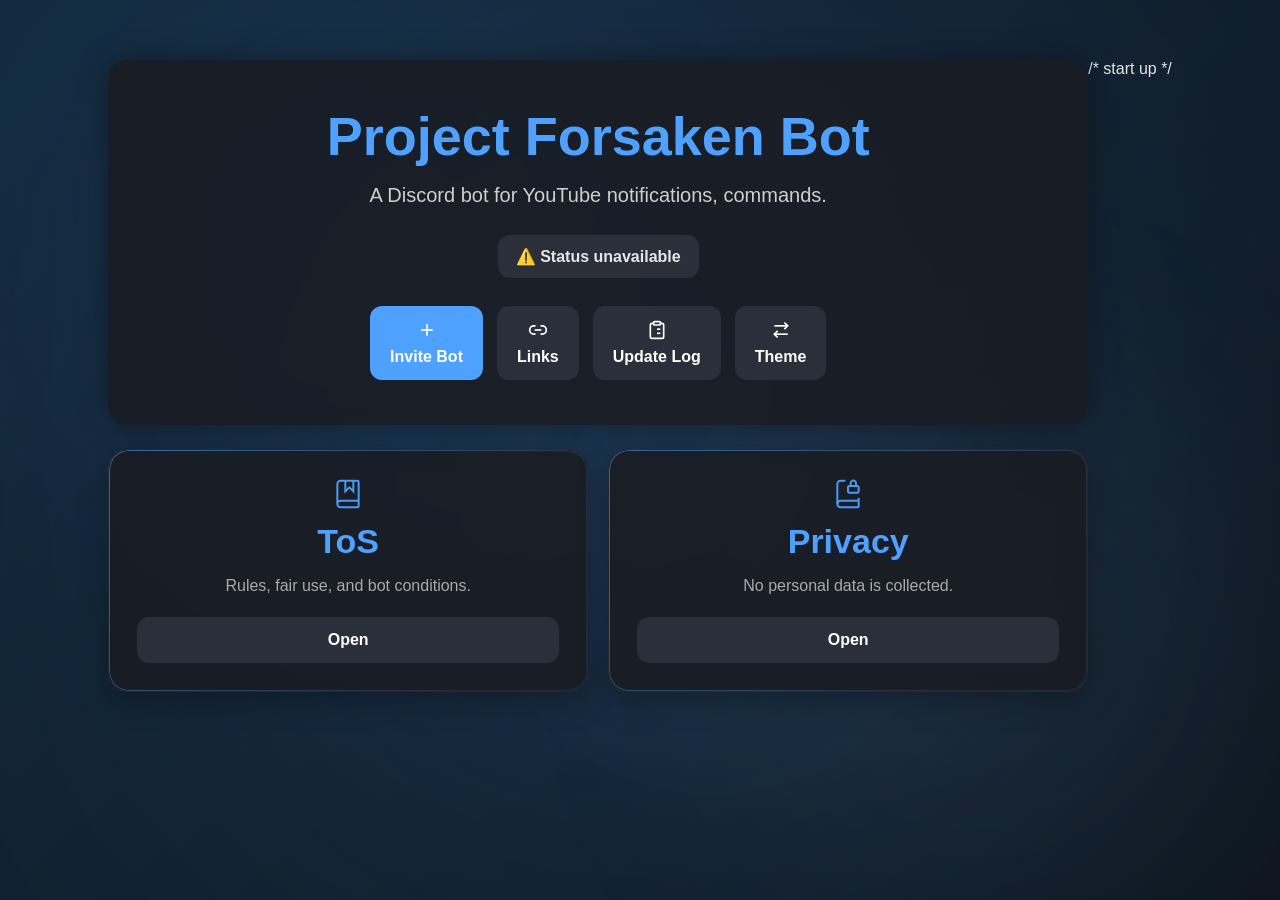
==== index.html @ d4fa98a2 "Update index.html" ====
<!DOCTYPE html>
<html lang="en">
<head>
<meta charset="UTF-8">
<meta name="viewport" content="width=device-width, initial-scale=1.0">
<title>Project Forsaken Bot</title>

<style>
*{
  margin:0;
  padding:0;
  box-sizing:border-box;
}

body{
  font-family:Arial, sans-serif;
  color:#e6e6e6;
  overflow-x:hidden;
  min-height:100vh;
  padding:60px 20px;

  background:linear-gradient(-45deg,#0b0d12,#1b2a4a,#0f1115,#142a3f);
  background-size:400% 400%;
  animation:bgMove 12s ease infinite;

  display:flex;
  justify-content:center;

  transition:0.5s;
}

@keyframes bgMove{
  0%{background-position:0% 50%;}
  50%{background-position:100% 50%;}
  100%{background-position:0% 50%;}
}

/* glow */
.glow{
  position:fixed;
  width:700px;
  height:700px;
  background:#4ea1ff;
  filter:blur(180px);
  opacity:.15;
  top:50%;
  left:50%;
  transform:translate(-50%,-50%);
  z-index:0;
  animation:pulse 8s ease-in-out infinite;
}

@keyframes pulse{
  0%,100%{transform:translate(-50%,-50%) scale(1);}
  50%{transform:translate(-50%,-50%) scale(1.15);}
}

/* nebula */
.nebula{
  position:fixed;
  border-radius:50%;
  filter:blur(140px);
  opacity:.12;
  z-index:0;
  pointer-events:none;
}

.n1{
  width:420px;
  height:420px;
  background:#4ea1ff;
  top:5%;
  left:10%;
}

.n2{
  width:360px;
  height:360px;
  background:#8fd3ff;
  right:10%;
  bottom:10%;
}

.n3{
  width:280px;
  height:280px;
  background:#ffffff;
  top:45%;
  left:45%;
  opacity:.06;
}

/* particles */
.particle{
  position:fixed;
  bottom:-20px;
  border-radius:50%;
  pointer-events:none;
  z-index:1;
  animation:float linear infinite;
}

@keyframes float{
  0%{
    transform:translate(0,0) rotate(0deg);
  }

  25%{
    transform:translate(14px,-30vh) rotate(90deg);
  }

  50%{
    transform:translate(-12px,-60vh) rotate(180deg);
  }

  75%{
    transform:translate(18px,-90vh) rotate(260deg);
  }

  100%{
    transform:translate(-10px,-120vh) rotate(360deg);
  }
}

/* loader */
#loader{
  position:fixed;
  inset:0;
  z-index:9999;

  display:flex;
  align-items:center;
  justify-content:center;

  background:linear-gradient(-45deg,#0b0d12,#152846,#0f1115,#142a3f);
  background-size:400% 400%;
  animation:bgMove 8s ease infinite;

  transition:opacity .6s ease, visibility .6s ease;
}

#loader.hide{
  opacity:0;
  visibility:hidden;
}

.loader-box{
  text-align:center;
}

.loader-box h2{
  margin-top:18px;
  color:#4ea1ff;
  font-size:28px;
}

.loader-box p{
  margin-top:8px;
  color:#cfcfcf;
}

.loader-ring{
  width:64px;
  height:64px;
  border-radius:50%;
  border:4px solid rgba(255,255,255,.08);
  border-top:4px solid #4ea1ff;
  animation:spin 1s linear infinite;
  margin:auto;
}

@keyframes spin{
  to{transform:rotate(360deg);}
}
/* layout */
.container{
  position:relative;
  z-index:2;
  width:100%;
  max-width:980px;
  display:flex;
  flex-direction:column;
  gap:24px;
}

/* cards */
.card,.mini{
  background:rgba(26,29,36,.92);
  border-radius:20px;
  backdrop-filter:blur(8px);
  box-shadow:0 0 30px rgba(0,0,0,.35);
  transition:.3s;
}

.card{
  padding:45px;
  text-align:center;
}

.mini{
  position:relative;
  overflow:hidden;

  flex:1;
  padding:28px;
  text-align:center;

  background:rgba(26,29,36,.92);
  border-radius:20px;
  backdrop-filter:blur(10px);

  box-shadow:
    0 10px 30px rgba(0,0,0,.28),
    inset 0 1px 0 rgba(255,255,255,.03);

  transition:
    transform .28s ease,
    box-shadow .28s ease,
    border-color .28s ease;

  border:1px solid rgba(255,255,255,.05);
}
.mini::after{
  content:"";
  position:absolute;
  inset:0;
  padding:1px;
  border-radius:20px;

  background:linear-gradient(
    130deg,
    rgba(78,161,255,.55),
    rgba(255,255,255,.05),
    rgba(78,161,255,.25),
    rgba(255,255,255,.04)
  );

  background-size:250% 250%;

  animation:borderFlow 6s linear infinite;

  -webkit-mask:
    linear-gradient(#fff 0 0) content-box,
    linear-gradient(#fff 0 0);

  -webkit-mask-composite:xor;
          mask-composite:exclude;

  pointer-events:none;
}
  @keyframes borderFlow{
  0%{background-position:0% 50%;}
  50%{background-position:100% 50%;}
  100%{background-position:0% 50%;}
}

.mini:hover{
  transform:translateY(-8px) scale(1.02);

  box-shadow:
    0 18px 40px rgba(0,0,0,.35),
    0 0 22px rgba(78,161,255,.18);

  border-color:rgba(78,161,255,.35);
}
  .mini::before{
  content:"";
  position:absolute;
  top:0;
  left:-120%;
  width:60%;
  height:100%;

  background:linear-gradient(
    90deg,
    transparent,
    rgba(255,255,255,.08),
    transparent
  );

  transform:skewX(-20deg);
  transition:0.8s;
}

.mini:hover::before{
  left:160%;
}
  .mini h2 .icon{
  transition:.25s ease;
}

.mini:hover h2 .icon{
  transform:scale(1.08);
  filter:drop-shadow(0 0 10px rgba(78,161,255,.35));
}
.row{
  display:flex;
  gap:20px;
}

/* text */
h1{
  color:#4ea1ff;
  margin-bottom:12px;
  font-size:54px;
}

h2{
  color:#4ea1ff;
  margin-bottom:12px;
  font-size:34px;
}

p{
  color:#cfcfcf;
  line-height:1.6;
  font-size:20px;
}

.small-text{
  font-size:16px;
  color:#aaa;
}

/* status */
.status{
  margin-top:24px;
  display:inline-block;
  padding:12px 18px;
  border-radius:12px;
  background:#2a2f3a;
  font-weight:bold;
}

/* buttons */
.buttons{
  margin-top:28px;
  display:flex;
  justify-content:center;
  gap:14px;
  flex-wrap:wrap;
}

.button,.theme-btn{
  display:inline-flex;
  align-items:center;
  gap:10px;
  padding:14px 20px;
  border-radius:12px;
  border:none;
  cursor:pointer;
  text-decoration:none;
  font-weight:bold;
  font-size:16px;
  transition:.25s;
}

.button{
  background:#4ea1ff;
  color:white;
}

.secondary,.theme-btn{
  background:#2a2f3a;
  color:white;
}

.button:hover,.theme-btn:hover{
  transform:translateY(-3px) scale(1.04);
  box-shadow:0 10px 25px rgba(78,161,255,.25);
}

.secondary:hover{
  background:#3a4150;
}

.icon{
  width:22px;
  height:22px;
}

/* light mode */
body.light{
  color:#111;
  background:linear-gradient(-45deg,#f5f8ff,#dce7ff,#eef4ff,#ffffff);
}

body.light .card,
body.light .mini{
  background:rgba(255,255,255,.88);
}

body.light p,
body.light .small-text{
  color:#333;
}

body.light h1,
body.light h2{
  color:#2b67ff;
}

body.light .button{
  background:#2b67ff;
}

body.light .secondary,
body.light .theme-btn,
body.light .status{
  background:#dbe6ff;
  color:#111;
}
.icon{
  width:20px;
  height:20px;
  flex-shrink:0;
}

h2 .icon{
  width:32px;
  height:32px;
  margin-bottom:4px;
opacity:.95;
}

.button,
.theme-btn,
h2{
  display:flex;
  flex-direction:column;
  align-items:center;
  justify-content:center;
  gap:8px;
  text-align:center;
}
/* mobile */
@media(max-width:850px){
  h1{font-size:42px;}
  .row{
    flex-direction:column;
  }
}
</style>
</head>

<body>
<div id="loader">
  <div class="loader-box">
    <div class="loader-ring"></div>
    <h2>Project Forsaken Bot</h2>
    <p>Loading...</p>
  </div>
</div>
<div class="glow"></div>
<div class="nebula n1"></div>
<div class="nebula n2"></div>
<div class="nebula n3"></div>

<div class="container">

<!-- main -->
<div class="card">
<h1>Project Forsaken Bot</h1>
<p>A Discord bot for YouTube notifications, commands.</p>

<div class="status" id="botStatus">🔄 Loading bot status...</div>

<div class="buttons">

<a class="button"
href="https://discord.com/oauth2/authorize?client_id=1494266712755798127&permissions=8&scope=bot%20applications.commands"
target="_blank">
<svg class="icon" viewBox="0 0 24 24" fill="none" stroke="currentColor" stroke-width="2">
  <path d="M5 12h14"/>
  <path d="M12 5v14"/>
</svg>
<span>Invite Bot</span>
</a>

<a class="button secondary" href="links.html">
<svg class="icon" viewBox="0 0 24 24" fill="none" stroke="currentColor" stroke-width="2">
  <path d="M9 17H7A5 5 0 0 1 7 7h2"/>
  <path d="M15 7h2a5 5 0 1 1 0 10h-2"/>
  <line x1="8" y1="12" x2="16" y2="12"/>
</svg>
<span>Links</span>
</a>

<a class="button secondary" href="updates.html">
<svg class="icon" viewBox="0 0 24 24" fill="none" stroke="currentColor" stroke-width="2">
  <rect x="8" y="2" width="8" height="4" rx="1"/>
  <path d="M16 4h2a2 2 0 0 1 2 2v14a2 2 0 0 1-2 2H6a2 2 0 0 1-2-2V6a2 2 0 0 1 2-2h2"/>
  <path d="M12 11h4"/>
  <path d="M12 16h4"/>
  <path d="M8 11h.01"/>
  <path d="M8 16h.01"/>
</svg>
<span>Update Log</span>
</a>

<button class="theme-btn" onclick="toggleTheme()">
<svg class="icon" viewBox="0 0 24 24" fill="none" stroke="currentColor" stroke-width="2">
  <path d="m16 3 4 4-4 4"/>
  <path d="M20 7H4"/>
  <path d="m8 21-4-4 4-4"/>
  <path d="M4 17h16"/>
</svg>
<span>Theme</span>
</button>

</div>
</div>

<!-- bottom cards -->
<div class="row">

<div class="mini">
<h2>
<svg class="icon" viewBox="0 0 32 32" fill="none" stroke="currentColor" stroke-width="2" width="32" height="32">
  <path d="M13.333 2.667v10.667l4 -4 4 4V2.667"/>
  <path d="M5.333 26v-20A3.333 3.333 0 0 1 8.667 2.667H25.333a1.333 1.333 0 0 1 1.333 1.333v24a1.333 1.333 0 0 1 -1.333 1.333H8.667a1.333 1.333 0 0 1 0 -6.667H26.667"/>
</svg>
ToS
</h2>
<p class="small-text">Rules, fair use, and bot conditions.</p>
<br>
<a class="button secondary" href="tos.html">Open</a>
</div>

<div class="mini">
<h2>
<svg class="icon" viewBox="0 0 32 32" fill="none" stroke="currentColor" stroke-width="2" width="32" height="32">
  <path d="M24 8V5.333a2.667 2.667 0 1 0 -5.333 0v2.667"/>
  <path d="M26.667 20v8a1.333 1.333 0 0 1 -1.333 1.333H8.667a1.333 1.333 0 0 1 0 -6.667H26.667"/>
  <path d="M5.333 26v-20A3.333 3.333 0 0 1 8.667 2.667H13.333"/>
  <path x="12" y="6" width="8" height="5" rx="1" d="M17.333 8H25.333A1.333 1.333 0 0 1 26.667 9.333V13.333A1.333 1.333 0 0 1 25.333 14.667H17.333A1.333 1.333 0 0 1 16 13.333V9.333A1.333 1.333 0 0 1 17.333 8z"/>
</svg>
Privacy
</h2>
<p class="small-text">No personal data is collected.</p>
<br>
<a class="button secondary" href="privacy.html">Open</a>
</div>

</div>

</div>

<script>

/* Start Sound */
  let playedSound = false;

function playStartupSound(){
  if(playedSound) return;

  const audio = document.getElementById("startupSound");
  audio.volume = 0.35;
  audio.play().catch(()=>{});

  playedSound = true;
}

document.addEventListener("click", playStartupSound, { once:true });
document.addEventListener("keydown", playStartupSound, { once:true });
/* Loader */
window.addEventListener("load", () => {
 setTimeout(() => {
  document.getElementById("loader").classList.add("hide");
  playStartupSound();
}, 900);
});

/* particles */
for(let i=0;i<110;i++){
  const p=document.createElement("div");
  const size=Math.random()*6+2;

  p.className="particle";
  p.style.width=size+"px";
  p.style.height=size+"px";
  p.style.left=Math.random()*100+"vw";
  p.style.opacity=Math.random()*0.7+0.1;
  p.style.background=["#4ea1ff","#8fd3ff","#ffffff"][Math.floor(Math.random()*3)];
  p.style.animationDuration=(4+Math.random()*10)+"s";
  p.style.animationDelay=Math.random()*8+"s";
if(Math.random() < 0.35){
  p.style.filter = "blur(2px)";
}
  document.body.appendChild(p);
}

/* theme */
function toggleTheme(){
  document.body.classList.toggle("light");

  localStorage.setItem(
    "theme",
    document.body.classList.contains("light") ? "light" : "dark"
  );
}

if(localStorage.getItem("theme")==="light"){
  document.body.classList.add("light");
}

/* bot status */
async function loadStatus(){
  try{
    const res=await fetch("http://localhost:3000/status");
    const data=await res.json();

    const el=document.getElementById("botStatus");

    if(data.online){
      el.textContent="🟢 Bot Status: Online";
      el.style.color="#7dffae";
    }else{
      el.textContent="🔴 Bot Status: Offline";
      el.style.color="#ff7b7b";
    }

  }catch{
    document.getElementById("botStatus").textContent="⚠️ Status unavailable";
  }
}

loadStatus();
setInterval(loadStatus,5000);
/* Hover */
  const hoverAudio = document.getElementById("hoverSound");

document.querySelectorAll(".button, .theme-btn").forEach(btn => {
  btn.addEventListener("mouseenter", () => {
    hoverAudio.currentTime = 0;
    hoverAudio.volume = 0.18;
    hoverAudio.play().catch(()=>{});
  });
});
</script>
/* start up */
<audio id="startupSound" preload="auto">
  <source src="startup.mp3" type="audio/mpeg">

  /* Hover */
  <audio id="hoverSound" preload="auto">
  <source src="hover.mp3" type="audio/mpeg">
</audio>
</body>
</html>
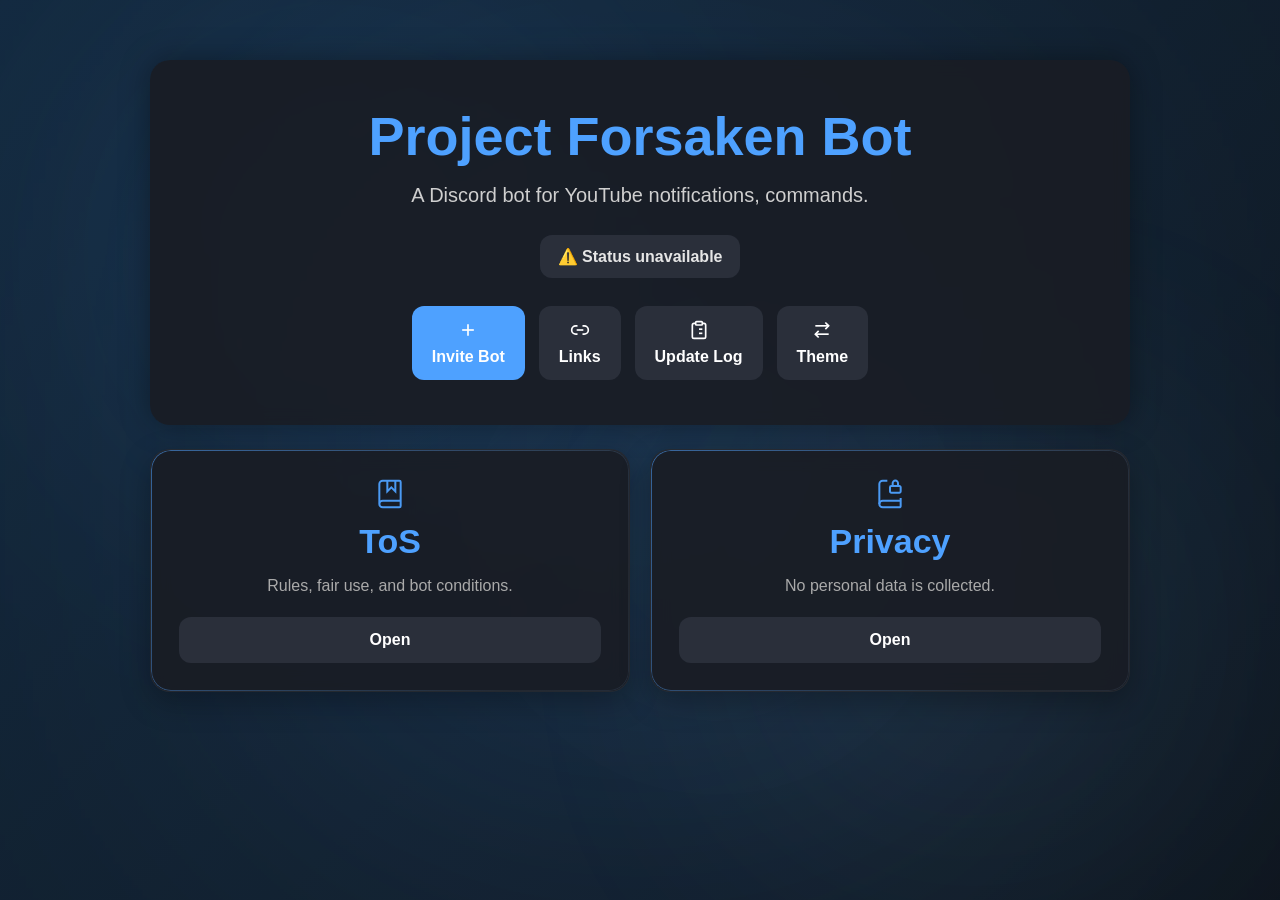
==== commit a1666988: "Update index.html" ====
--- a/index.html
+++ b/index.html
@@ -638,12 +638,11 @@
   });
 });
 </script>
-/* start up */
 <audio id="startupSound" preload="auto">
   <source src="startup.mp3" type="audio/mpeg">
-
-  /* Hover */
-  <audio id="hoverSound" preload="auto">
+</audio>
+
+<audio id="hoverSound" preload="auto">
   <source src="hover.mp3" type="audio/mpeg">
 </audio>
 </body>
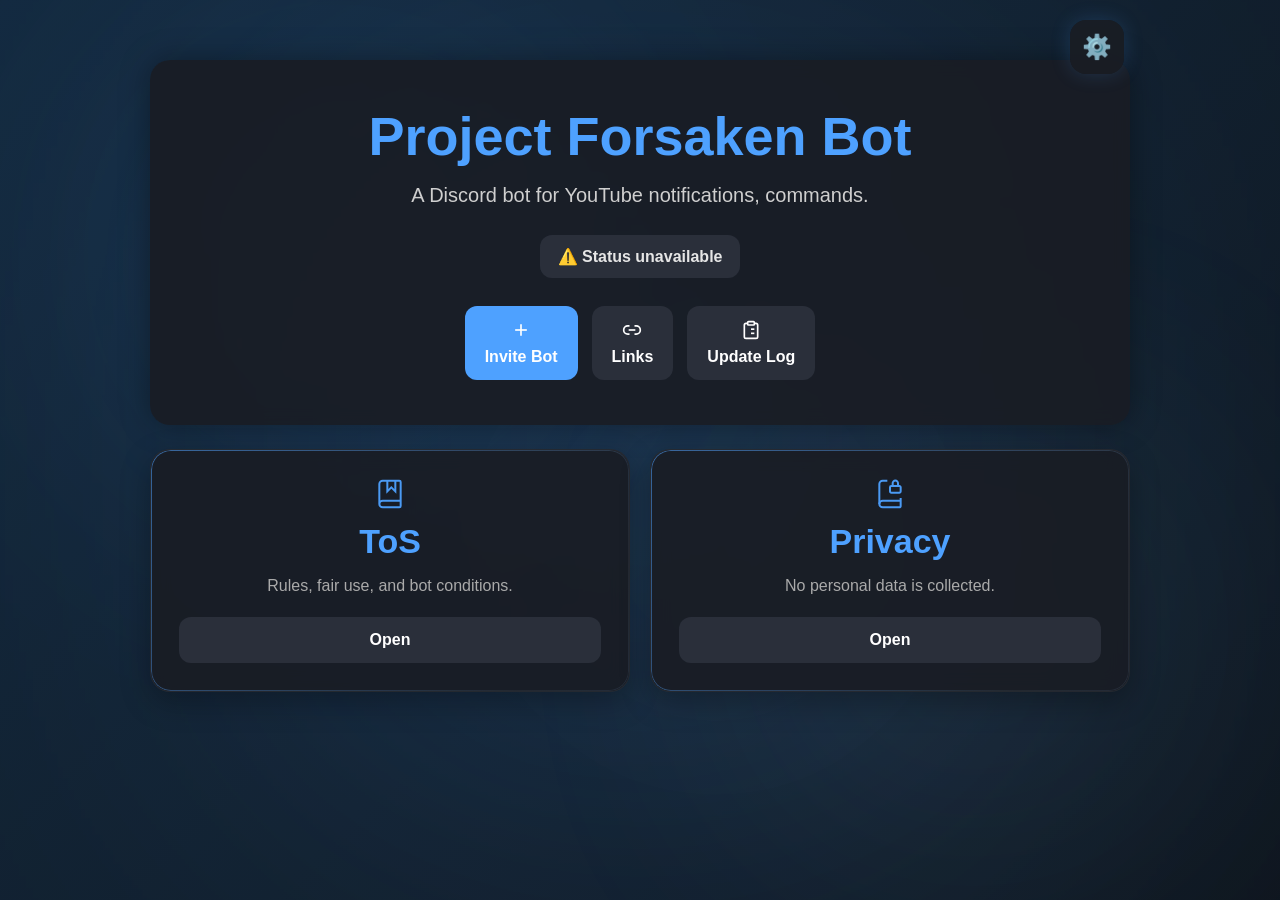
==== commit 823af6a8: "Update index.html" ====
--- a/index.html
+++ b/index.html
@@ -440,6 +440,68 @@
     flex-direction:column;
   }
 }
+/*settings*/
+.settings-wrap{
+  position:fixed;
+  top:20px;
+  right:20px;
+  z-index:999;
+}
+
+.settings-btn{
+  width:54px;
+  height:54px;
+  border:none;
+  border-radius:16px;
+  cursor:pointer;
+  font-size:24px;
+  color:white;
+  background:rgba(26,29,36,.9);
+  box-shadow:0 0 20px rgba(78,161,255,.18);
+  transition:.25s;
+}
+
+.settings-btn:hover{
+  transform:rotate(90deg) scale(1.08);
+}
+
+.settings-menu{
+  margin-top:12px;
+  width:190px;
+  background:rgba(26,29,36,.95);
+  border-radius:18px;
+  padding:10px;
+  display:flex;
+  flex-direction:column;
+  gap:8px;
+
+  opacity:0;
+  transform:translateY(-20px) scale(.8);
+  pointer-events:none;
+  transition:.28s ease;
+}
+
+.settings-menu.show{
+  opacity:1;
+  transform:translateY(0) scale(1);
+  pointer-events:auto;
+}
+
+.menu-item{
+  border:none;
+  padding:12px;
+  border-radius:12px;
+  cursor:pointer;
+  color:white;
+  background:#2a2f3a;
+  font-weight:bold;
+  transition:.2s;
+}
+
+.menu-item:hover{
+  background:#4ea1ff;
+  transform:translateX(4px);
+}
 </style>
 </head>
 
@@ -458,6 +520,18 @@
 
 <div class="container">
 
+  <!-- settings -->
+  <div class="settings-wrap">
+  <button class="settings-btn" onclick="toggleSettings()">⚙️</button>
+
+  <div class="settings-menu" id="settingsMenu">
+    <button class="menu-item" onclick="toggleTheme()">🎨 Theme</button>
+    <button class="menu-item">🔊 Sounds</button>
+    <button class="menu-item">✨ Effects</button>
+    <button class="menu-item">ℹ️ About</button>
+  </div>
+</div>
+  
 <!-- main -->
 <div class="card">
 <h1>Project Forsaken Bot</h1>
@@ -497,16 +571,6 @@
 </svg>
 <span>Update Log</span>
 </a>
-
-<button class="theme-btn" onclick="toggleTheme()">
-<svg class="icon" viewBox="0 0 24 24" fill="none" stroke="currentColor" stroke-width="2">
-  <path d="m16 3 4 4-4 4"/>
-  <path d="M20 7H4"/>
-  <path d="m8 21-4-4 4-4"/>
-  <path d="M4 17h16"/>
-</svg>
-<span>Theme</span>
-</button>
 
 </div>
 </div>
@@ -628,7 +692,9 @@
 loadStatus();
 setInterval(loadStatus,5000);
 /* Hover */
+window.addEventListener("DOMContentLoaded", () => {
   const hoverAudio = document.getElementById("hoverSound");
+});
 
 document.querySelectorAll(".button, .theme-btn").forEach(btn => {
   btn.addEventListener("mouseenter", () => {
@@ -637,6 +703,11 @@
     hoverAudio.play().catch(()=>{});
   });
 });
+/*Settings*/
+function toggleSettings(){
+  document.getElementById("settingsMenu").classList.toggle("show");
+}
+  
 </script>
 <audio id="startupSound" preload="auto">
   <source src="startup.mp3" type="audio/mpeg">
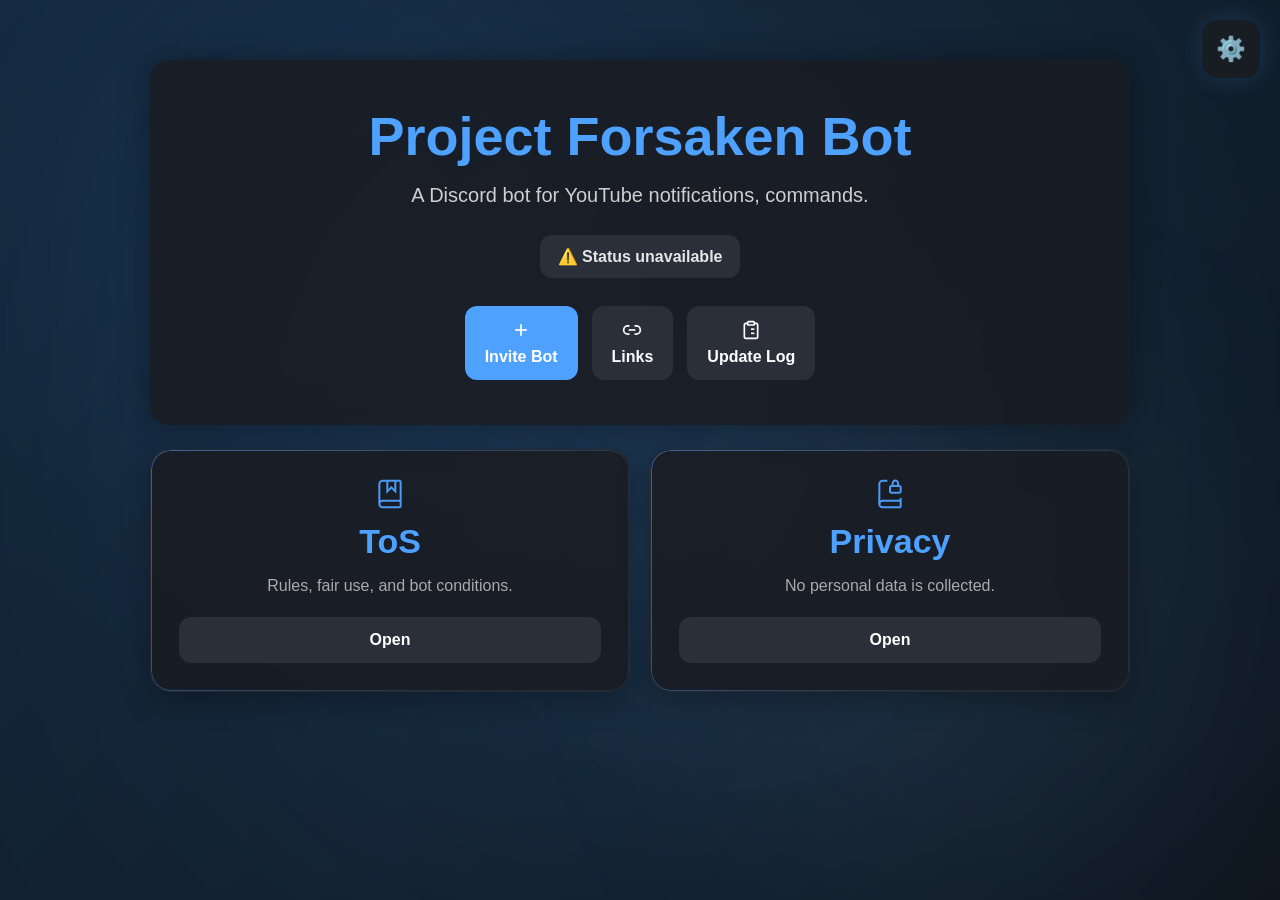
==== commit 75ccffec: "Update index.html" ====
--- a/index.html
+++ b/index.html
@@ -445,64 +445,99 @@
   position:fixed;
   top:20px;
   right:20px;
-  z-index:999;
+  z-index:1001;
 }
 
 .settings-btn{
-  width:54px;
-  height:54px;
+  width:58px;
+  height:58px;
   border:none;
   border-radius:16px;
   cursor:pointer;
   font-size:24px;
   color:white;
   background:rgba(26,29,36,.9);
-  box-shadow:0 0 20px rgba(78,161,255,.18);
+  box-shadow:0 0 25px rgba(78,161,255,.18);
+  transition:.2s;
+}
+
+.settings-btn:hover{
+  transform:scale(1.08);
+}
+
+.settings-overlay{
+  position:fixed;
+  inset:0;
+  backdrop-filter:blur(12px);
+  background:rgba(0,0,0,.35);
+  opacity:0;
+  pointer-events:none;
   transition:.25s;
-}
-
-.settings-btn:hover{
-  transform:rotate(90deg) scale(1.08);
-}
-
-.settings-menu{
-  margin-top:12px;
-  width:190px;
-  background:rgba(26,29,36,.95);
-  border-radius:18px;
-  padding:10px;
-  display:flex;
-  flex-direction:column;
-  gap:8px;
-
+  z-index:1000;
+}
+
+.settings-overlay.show{
+  opacity:1;
+  pointer-events:auto;
+}
+
+.settings-panel{
+  position:fixed;
+  top:50%;
+  left:50%;
+  transform:translate(-50%,-50%) scale(.7);
   opacity:0;
-  transform:translateY(-20px) scale(.8);
   pointer-events:none;
+
+  width:min(92vw,520px);
+  padding:34px;
+  border-radius:24px;
+
+  background:rgba(26,29,36,.94);
+  backdrop-filter:blur(18px);
+
+  box-shadow:
+    0 30px 60px rgba(0,0,0,.4),
+    0 0 30px rgba(78,161,255,.15);
+
+  z-index:1002;
   transition:.28s ease;
 }
 
-.settings-menu.show{
+.settings-panel.show{
+  transform:translate(-50%,-50%) scale(1);
   opacity:1;
-  transform:translateY(0) scale(1);
   pointer-events:auto;
 }
 
-.menu-item{
+.settings-panel h2{
+  justify-content:center;
+  margin-bottom:18px;
+}
+
+.menu-item,
+.menu-close{
+  width:100%;
   border:none;
-  padding:12px;
-  border-radius:12px;
+  padding:16px;
+  margin-top:10px;
+  border-radius:14px;
   cursor:pointer;
+  font-size:16px;
+  font-weight:bold;
   color:white;
   background:#2a2f3a;
-  font-weight:bold;
   transition:.2s;
 }
 
 .menu-item:hover{
   background:#4ea1ff;
-  transform:translateX(4px);
-}
-</style>
+  transform:translateY(-2px);
+}
+
+.menu-close:hover{
+  background:#ff5d5d;
+}</style>
 </head>
 
 <body>
@@ -522,14 +557,20 @@
 
   <!-- settings -->
   <div class="settings-wrap">
-  <button class="settings-btn" onclick="toggleSettings()">⚙️</button>
-
-  <div class="settings-menu" id="settingsMenu">
-    <button class="menu-item" onclick="toggleTheme()">🎨 Theme</button>
-    <button class="menu-item">🔊 Sounds</button>
-    <button class="menu-item">✨ Effects</button>
-    <button class="menu-item">ℹ️ About</button>
-  </div>
+  <button class="settings-btn" onclick="openSettings()">⚙️</button>
+</div>
+
+<div class="settings-overlay" id="settingsOverlay" onclick="closeSettings()"></div>
+
+<div class="settings-panel" id="settingsPanel">
+  <h2>Settings</h2>
+
+  <button class="menu-item" onclick="toggleTheme()">🎨 Theme</button>
+  <button class="menu-item">🔊 Sounds</button>
+  <button class="menu-item">✨ Effects</button>
+  <button class="menu-item">ℹ️ About</button>
+
+  <button class="menu-close" onclick="closeSettings()">Close</button>
 </div>
   
 <!-- main -->
@@ -696,7 +737,7 @@
   const hoverAudio = document.getElementById("hoverSound");
 });
 
-document.querySelectorAll(".button, .theme-btn").forEach(btn => {
+document.querySelectorAll(".button, .settings-btn, .menu-item").forEach(btn => {
   btn.addEventListener("mouseenter", () => {
     hoverAudio.currentTime = 0;
     hoverAudio.volume = 0.18;
@@ -704,8 +745,14 @@
   });
 });
 /*Settings*/
-function toggleSettings(){
-  document.getElementById("settingsMenu").classList.toggle("show");
+function openSettings(){
+  settingsOverlay.classList.add("show");
+  settingsPanel.classList.add("show");
+}
+
+function closeSettings(){
+  settingsOverlay.classList.remove("show");
+  settingsPanel.classList.remove("show");
 }
   
 </script>
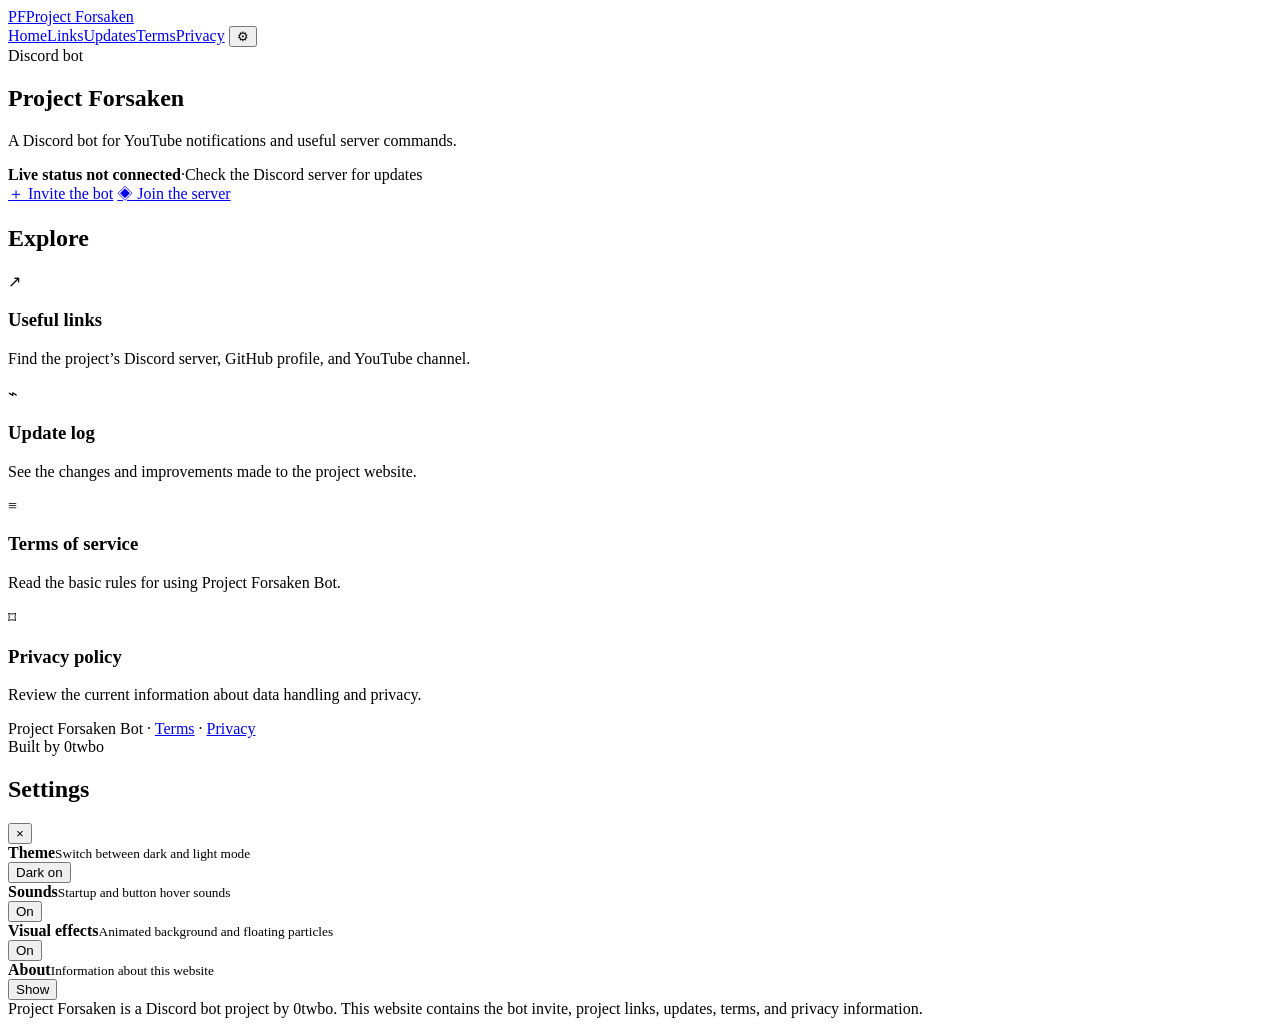
==== commit 7a7a741c: "Remake index.html" ====
--- a/index.html
+++ b/index.html
@@ -1,767 +1,65 @@
-<!DOCTYPE html>
+<!doctype html>
 <html lang="en">
 <head>
-<meta charset="UTF-8">
-<meta name="viewport" content="width=device-width, initial-scale=1.0">
-<title>Project Forsaken Bot</title>
+  <meta charset="utf-8">
+  <meta name="viewport" content="width=device-width, initial-scale=1">
+  <meta name="theme-color" content="#080d18">
+  <meta name="description" content="Project Forsaken Bot — Discord commands and YouTube notifications.">
+  <title>Project Forsaken Bot</title>
+  <link rel="stylesheet" href="styles.css">
+</head>
+<body>
+  <div class="ambient" aria-hidden="true"></div><div id="particles" aria-hidden="true"></div>
+  <div class="site-shell">
+    <header class="topbar">
+      <a class="brand" href="index.html"><span class="brand-mark" aria-hidden="true">PF</span><span>Project Forsaken</span></a>
+      <nav class="nav" aria-label="Main navigation">
+        <a href="index.html" aria-current="page">Home</a><a href="links.html">Links</a><a href="updates.html">Updates</a><a href="tos.html">Terms</a><a href="privacy.html">Privacy</a>
+        <button class="icon-button" id="settingsButton" type="button" aria-label="Open settings" aria-haspopup="dialog" aria-expanded="false">⚙</button>
+      </nav>
+    </header>
 
-<style>
-*{
-  margin:0;
-  padding:0;
-  box-sizing:border-box;
-}
+    <main>
+      <section class="panel hero">
+        <div class="hero-content">
+          <span class="eyebrow"><span class="eyebrow-dot"></span> Discord bot</span>
+          <h1>Project <span class="gradient-text">Forsaken</span></h1>
+          <p class="lead">A Discord bot for YouTube notifications and useful server commands.</p>
+          <div class="status"><span class="status-dot" aria-hidden="true"></span><strong>Live status not connected</strong><span>·</span><span>Check the Discord server for updates</span></div>
+          <div class="actions">
+            <a class="button primary" href="https://discord.com/oauth2/authorize?client_id=1494266712755798127&amp;permissions=19456&amp;scope=bot%20applications.commands" target="_blank" rel="noopener noreferrer"><span aria-hidden="true">＋</span> Invite the bot</a>
+            <a class="button" href="https://discord.gg/ekmqCpZRWQ" target="_blank" rel="noopener noreferrer"><span aria-hidden="true">◈</span> Join the server</a>
+          </div>
+        </div>
+      </section>
 
-body{
-  font-family:Arial, sans-serif;
-  color:#e6e6e6;
-  overflow-x:hidden;
-  min-height:100vh;
-  padding:60px 20px;
+      <section class="section" aria-labelledby="explore-heading">
+        <h2 class="section-heading" id="explore-heading">Explore</h2>
+        <div class="grid">
+          <a class="feature-card" href="links.html" style="color:inherit;text-decoration:none"><span class="feature-icon" aria-hidden="true">↗</span><h3>Useful links</h3><p>Find the project’s Discord server, GitHub profile, and YouTube channel.</p></a>
+          <a class="feature-card" href="updates.html" style="color:inherit;text-decoration:none"><span class="feature-icon" aria-hidden="true">⌁</span><h3>Update log</h3><p>See the changes and improvements made to the project website.</p></a>
+          <a class="feature-card" href="tos.html" style="color:inherit;text-decoration:none"><span class="feature-icon" aria-hidden="true">≡</span><h3>Terms of service</h3><p>Read the basic rules for using Project Forsaken Bot.</p></a>
+          <a class="feature-card" href="privacy.html" style="color:inherit;text-decoration:none"><span class="feature-icon" aria-hidden="true">⌑</span><h3>Privacy policy</h3><p>Review the current information about data handling and privacy.</p></a>
+        </div>
+      </section>
+    </main>
 
-  background:linear-gradient(-45deg,#0b0d12,#1b2a4a,#0f1115,#142a3f);
-  background-size:400% 400%;
-  animation:bgMove 12s ease infinite;
+    <footer class="footer">Project Forsaken Bot · <a href="tos.html">Terms</a> · <a href="privacy.html">Privacy</a><br>Built by 0twbo</footer>
+  </div>
 
-  display:flex;
-  justify-content:center;
+  <div class="dialog-backdrop" id="settingsBackdrop" aria-hidden="true">
+    <section class="dialog" role="dialog" aria-modal="true" aria-labelledby="settingsTitle">
+      <div class="dialog-header"><h2 id="settingsTitle">Settings</h2><button class="dialog-close" id="closeSettings" type="button" aria-label="Close settings">×</button></div>
+      <div class="setting-row"><div><strong>Theme</strong><small>Switch between dark and light mode</small></div><button class="setting-action" id="themeToggle" type="button">Dark on</button></div>
+      <div class="setting-row"><div><strong>Sounds</strong><small>Startup and button hover sounds</small></div><button class="setting-action" id="soundToggle" type="button">On</button></div>
+      <div class="setting-row"><div><strong>Visual effects</strong><small>Animated background and floating particles</small></div><button class="setting-action" id="effectsToggle" type="button">On</button></div>
+      <div class="setting-row"><div><strong>About</strong><small>Information about this website</small></div><button class="setting-action" id="aboutToggle" type="button" aria-expanded="false">Show</button></div>
+      <div class="about-note" id="aboutNote">Project Forsaken is a Discord bot project by 0twbo. This website contains the bot invite, project links, updates, terms, and privacy information.</div>
+    </section>
+  </div>
 
-  transition:0.5s;
-}
-
-@keyframes bgMove{
-  0%{background-position:0% 50%;}
-  50%{background-position:100% 50%;}
-  100%{background-position:0% 50%;}
-}
-
-/* glow */
-.glow{
-  position:fixed;
-  width:700px;
-  height:700px;
-  background:#4ea1ff;
-  filter:blur(180px);
-  opacity:.15;
-  top:50%;
-  left:50%;
-  transform:translate(-50%,-50%);
-  z-index:0;
-  animation:pulse 8s ease-in-out infinite;
-}
-
-@keyframes pulse{
-  0%,100%{transform:translate(-50%,-50%) scale(1);}
-  50%{transform:translate(-50%,-50%) scale(1.15);}
-}
-
-/* nebula */
-.nebula{
-  position:fixed;
-  border-radius:50%;
-  filter:blur(140px);
-  opacity:.12;
-  z-index:0;
-  pointer-events:none;
-}
-
-.n1{
-  width:420px;
-  height:420px;
-  background:#4ea1ff;
-  top:5%;
-  left:10%;
-}
-
-.n2{
-  width:360px;
-  height:360px;
-  background:#8fd3ff;
-  right:10%;
-  bottom:10%;
-}
-
-.n3{
-  width:280px;
-  height:280px;
-  background:#ffffff;
-  top:45%;
-  left:45%;
-  opacity:.06;
-}
-
-/* particles */
-.particle{
-  position:fixed;
-  bottom:-20px;
-  border-radius:50%;
-  pointer-events:none;
-  z-index:1;
-  animation:float linear infinite;
-}
-
-@keyframes float{
-  0%{
-    transform:translate(0,0) rotate(0deg);
-  }
-
-  25%{
-    transform:translate(14px,-30vh) rotate(90deg);
-  }
-
-  50%{
-    transform:translate(-12px,-60vh) rotate(180deg);
-  }
-
-  75%{
-    transform:translate(18px,-90vh) rotate(260deg);
-  }
-
-  100%{
-    transform:translate(-10px,-120vh) rotate(360deg);
-  }
-}
-
-/* loader */
-#loader{
-  position:fixed;
-  inset:0;
-  z-index:9999;
-
-  display:flex;
-  align-items:center;
-  justify-content:center;
-
-  background:linear-gradient(-45deg,#0b0d12,#152846,#0f1115,#142a3f);
-  background-size:400% 400%;
-  animation:bgMove 8s ease infinite;
-
-  transition:opacity .6s ease, visibility .6s ease;
-}
-
-#loader.hide{
-  opacity:0;
-  visibility:hidden;
-}
-
-.loader-box{
-  text-align:center;
-}
-
-.loader-box h2{
-  margin-top:18px;
-  color:#4ea1ff;
-  font-size:28px;
-}
-
-.loader-box p{
-  margin-top:8px;
-  color:#cfcfcf;
-}
-
-.loader-ring{
-  width:64px;
-  height:64px;
-  border-radius:50%;
-  border:4px solid rgba(255,255,255,.08);
-  border-top:4px solid #4ea1ff;
-  animation:spin 1s linear infinite;
-  margin:auto;
-}
-
-@keyframes spin{
-  to{transform:rotate(360deg);}
-}
-/* layout */
-.container{
-  position:relative;
-  z-index:2;
-  width:100%;
-  max-width:980px;
-  display:flex;
-  flex-direction:column;
-  gap:24px;
-}
-
-/* cards */
-.card,.mini{
-  background:rgba(26,29,36,.92);
-  border-radius:20px;
-  backdrop-filter:blur(8px);
-  box-shadow:0 0 30px rgba(0,0,0,.35);
-  transition:.3s;
-}
-
-.card{
-  padding:45px;
-  text-align:center;
-}
-
-.mini{
-  position:relative;
-  overflow:hidden;
-
-  flex:1;
-  padding:28px;
-  text-align:center;
-
-  background:rgba(26,29,36,.92);
-  border-radius:20px;
-  backdrop-filter:blur(10px);
-
-  box-shadow:
-    0 10px 30px rgba(0,0,0,.28),
-    inset 0 1px 0 rgba(255,255,255,.03);
-
-  transition:
-    transform .28s ease,
-    box-shadow .28s ease,
-    border-color .28s ease;
-
-  border:1px solid rgba(255,255,255,.05);
-}
-.mini::after{
-  content:"";
-  position:absolute;
-  inset:0;
-  padding:1px;
-  border-radius:20px;
-
-  background:linear-gradient(
-    130deg,
-    rgba(78,161,255,.55),
-    rgba(255,255,255,.05),
-    rgba(78,161,255,.25),
-    rgba(255,255,255,.04)
-  );
-
-  background-size:250% 250%;
-
-  animation:borderFlow 6s linear infinite;
-
-  -webkit-mask:
-    linear-gradient(#fff 0 0) content-box,
-    linear-gradient(#fff 0 0);
-
-  -webkit-mask-composite:xor;
-          mask-composite:exclude;
-
-  pointer-events:none;
-}
-  @keyframes borderFlow{
-  0%{background-position:0% 50%;}
-  50%{background-position:100% 50%;}
-  100%{background-position:0% 50%;}
-}
-
-.mini:hover{
-  transform:translateY(-8px) scale(1.02);
-
-  box-shadow:
-    0 18px 40px rgba(0,0,0,.35),
-    0 0 22px rgba(78,161,255,.18);
-
-  border-color:rgba(78,161,255,.35);
-}
-  .mini::before{
-  content:"";
-  position:absolute;
-  top:0;
-  left:-120%;
-  width:60%;
-  height:100%;
-
-  background:linear-gradient(
-    90deg,
-    transparent,
-    rgba(255,255,255,.08),
-    transparent
-  );
-
-  transform:skewX(-20deg);
-  transition:0.8s;
-}
-
-.mini:hover::before{
-  left:160%;
-}
-  .mini h2 .icon{
-  transition:.25s ease;
-}
-
-.mini:hover h2 .icon{
-  transform:scale(1.08);
-  filter:drop-shadow(0 0 10px rgba(78,161,255,.35));
-}
-.row{
-  display:flex;
-  gap:20px;
-}
-
-/* text */
-h1{
-  color:#4ea1ff;
-  margin-bottom:12px;
-  font-size:54px;
-}
-
-h2{
-  color:#4ea1ff;
-  margin-bottom:12px;
-  font-size:34px;
-}
-
-p{
-  color:#cfcfcf;
-  line-height:1.6;
-  font-size:20px;
-}
-
-.small-text{
-  font-size:16px;
-  color:#aaa;
-}
-
-/* status */
-.status{
-  margin-top:24px;
-  display:inline-block;
-  padding:12px 18px;
-  border-radius:12px;
-  background:#2a2f3a;
-  font-weight:bold;
-}
-
-/* buttons */
-.buttons{
-  margin-top:28px;
-  display:flex;
-  justify-content:center;
-  gap:14px;
-  flex-wrap:wrap;
-}
-
-.button,.theme-btn{
-  display:inline-flex;
-  align-items:center;
-  gap:10px;
-  padding:14px 20px;
-  border-radius:12px;
-  border:none;
-  cursor:pointer;
-  text-decoration:none;
-  font-weight:bold;
-  font-size:16px;
-  transition:.25s;
-}
-
-.button{
-  background:#4ea1ff;
-  color:white;
-}
-
-.secondary,.theme-btn{
-  background:#2a2f3a;
-  color:white;
-}
-
-.button:hover,.theme-btn:hover{
-  transform:translateY(-3px) scale(1.04);
-  box-shadow:0 10px 25px rgba(78,161,255,.25);
-}
-
-.secondary:hover{
-  background:#3a4150;
-}
-
-.icon{
-  width:22px;
-  height:22px;
-}
-
-/* light mode */
-body.light{
-  color:#111;
-  background:linear-gradient(-45deg,#f5f8ff,#dce7ff,#eef4ff,#ffffff);
-}
-
-body.light .card,
-body.light .mini{
-  background:rgba(255,255,255,.88);
-}
-
-body.light p,
-body.light .small-text{
-  color:#333;
-}
-
-body.light h1,
-body.light h2{
-  color:#2b67ff;
-}
-
-body.light .button{
-  background:#2b67ff;
-}
-
-body.light .secondary,
-body.light .theme-btn,
-body.light .status{
-  background:#dbe6ff;
-  color:#111;
-}
-.icon{
-  width:20px;
-  height:20px;
-  flex-shrink:0;
-}
-
-h2 .icon{
-  width:32px;
-  height:32px;
-  margin-bottom:4px;
-opacity:.95;
-}
-
-.button,
-.theme-btn,
-h2{
-  display:flex;
-  flex-direction:column;
-  align-items:center;
-  justify-content:center;
-  gap:8px;
-  text-align:center;
-}
-/* mobile */
-@media(max-width:850px){
-  h1{font-size:42px;}
-  .row{
-    flex-direction:column;
-  }
-}
-/*settings*/
-.settings-wrap{
-  position:fixed;
-  top:20px;
-  right:20px;
-  z-index:1001;
-}
-
-.settings-btn{
-  width:58px;
-  height:58px;
-  border:none;
-  border-radius:16px;
-  cursor:pointer;
-  font-size:24px;
-  color:white;
-  background:rgba(26,29,36,.9);
-  box-shadow:0 0 25px rgba(78,161,255,.18);
-  transition:.2s;
-}
-
-.settings-btn:hover{
-  transform:scale(1.08);
-}
-
-.settings-overlay{
-  position:fixed;
-  inset:0;
-  backdrop-filter:blur(12px);
-  background:rgba(0,0,0,.35);
-  opacity:0;
-  pointer-events:none;
-  transition:.25s;
-  z-index:1000;
-}
-
-.settings-overlay.show{
-  opacity:1;
-  pointer-events:auto;
-}
-
-.settings-panel{
-  position:fixed;
-  top:50%;
-  left:50%;
-  transform:translate(-50%,-50%) scale(.7);
-  opacity:0;
-  pointer-events:none;
-
-  width:min(92vw,520px);
-  padding:34px;
-  border-radius:24px;
-
-  background:rgba(26,29,36,.94);
-  backdrop-filter:blur(18px);
-
-  box-shadow:
-    0 30px 60px rgba(0,0,0,.4),
-    0 0 30px rgba(78,161,255,.15);
-
-  z-index:1002;
-  transition:.28s ease;
-}
-
-.settings-panel.show{
-  transform:translate(-50%,-50%) scale(1);
-  opacity:1;
-  pointer-events:auto;
-}
-
-.settings-panel h2{
-  justify-content:center;
-  margin-bottom:18px;
-}
-
-.menu-item,
-.menu-close{
-  width:100%;
-  border:none;
-  padding:16px;
-  margin-top:10px;
-  border-radius:14px;
-  cursor:pointer;
-  font-size:16px;
-  font-weight:bold;
-  color:white;
-  background:#2a2f3a;
-  transition:.2s;
-}
-
-.menu-item:hover{
-  background:#4ea1ff;
-  transform:translateY(-2px);
-}
-
-.menu-close:hover{
-  background:#ff5d5d;
-}</style>
-</head>
-
-<body>
-<div id="loader">
-  <div class="loader-box">
-    <div class="loader-ring"></div>
-    <h2>Project Forsaken Bot</h2>
-    <p>Loading...</p>
-  </div>
-</div>
-<div class="glow"></div>
-<div class="nebula n1"></div>
-<div class="nebula n2"></div>
-<div class="nebula n3"></div>
-
-<div class="container">
-
-  <!-- settings -->
-  <div class="settings-wrap">
-  <button class="settings-btn" onclick="openSettings()">⚙️</button>
-</div>
-
-<div class="settings-overlay" id="settingsOverlay" onclick="closeSettings()"></div>
-
-<div class="settings-panel" id="settingsPanel">
-  <h2>Settings</h2>
-
-  <button class="menu-item" onclick="toggleTheme()">🎨 Theme</button>
-  <button class="menu-item">🔊 Sounds</button>
-  <button class="menu-item">✨ Effects</button>
-  <button class="menu-item">ℹ️ About</button>
-
-  <button class="menu-close" onclick="closeSettings()">Close</button>
-</div>
-  
-<!-- main -->
-<div class="card">
-<h1>Project Forsaken Bot</h1>
-<p>A Discord bot for YouTube notifications, commands.</p>
-
-<div class="status" id="botStatus">🔄 Loading bot status...</div>
-
-<div class="buttons">
-
-<a class="button"
-href="https://discord.com/oauth2/authorize?client_id=1494266712755798127&permissions=8&scope=bot%20applications.commands"
-target="_blank">
-<svg class="icon" viewBox="0 0 24 24" fill="none" stroke="currentColor" stroke-width="2">
-  <path d="M5 12h14"/>
-  <path d="M12 5v14"/>
-</svg>
-<span>Invite Bot</span>
-</a>
-
-<a class="button secondary" href="links.html">
-<svg class="icon" viewBox="0 0 24 24" fill="none" stroke="currentColor" stroke-width="2">
-  <path d="M9 17H7A5 5 0 0 1 7 7h2"/>
-  <path d="M15 7h2a5 5 0 1 1 0 10h-2"/>
-  <line x1="8" y1="12" x2="16" y2="12"/>
-</svg>
-<span>Links</span>
-</a>
-
-<a class="button secondary" href="updates.html">
-<svg class="icon" viewBox="0 0 24 24" fill="none" stroke="currentColor" stroke-width="2">
-  <rect x="8" y="2" width="8" height="4" rx="1"/>
-  <path d="M16 4h2a2 2 0 0 1 2 2v14a2 2 0 0 1-2 2H6a2 2 0 0 1-2-2V6a2 2 0 0 1 2-2h2"/>
-  <path d="M12 11h4"/>
-  <path d="M12 16h4"/>
-  <path d="M8 11h.01"/>
-  <path d="M8 16h.01"/>
-</svg>
-<span>Update Log</span>
-</a>
-
-</div>
-</div>
-
-<!-- bottom cards -->
-<div class="row">
-
-<div class="mini">
-<h2>
-<svg class="icon" viewBox="0 0 32 32" fill="none" stroke="currentColor" stroke-width="2" width="32" height="32">
-  <path d="M13.333 2.667v10.667l4 -4 4 4V2.667"/>
-  <path d="M5.333 26v-20A3.333 3.333 0 0 1 8.667 2.667H25.333a1.333 1.333 0 0 1 1.333 1.333v24a1.333 1.333 0 0 1 -1.333 1.333H8.667a1.333 1.333 0 0 1 0 -6.667H26.667"/>
-</svg>
-ToS
-</h2>
-<p class="small-text">Rules, fair use, and bot conditions.</p>
-<br>
-<a class="button secondary" href="tos.html">Open</a>
-</div>
-
-<div class="mini">
-<h2>
-<svg class="icon" viewBox="0 0 32 32" fill="none" stroke="currentColor" stroke-width="2" width="32" height="32">
-  <path d="M24 8V5.333a2.667 2.667 0 1 0 -5.333 0v2.667"/>
-  <path d="M26.667 20v8a1.333 1.333 0 0 1 -1.333 1.333H8.667a1.333 1.333 0 0 1 0 -6.667H26.667"/>
-  <path d="M5.333 26v-20A3.333 3.333 0 0 1 8.667 2.667H13.333"/>
-  <path x="12" y="6" width="8" height="5" rx="1" d="M17.333 8H25.333A1.333 1.333 0 0 1 26.667 9.333V13.333A1.333 1.333 0 0 1 25.333 14.667H17.333A1.333 1.333 0 0 1 16 13.333V9.333A1.333 1.333 0 0 1 17.333 8z"/>
-</svg>
-Privacy
-</h2>
-<p class="small-text">No personal data is collected.</p>
-<br>
-<a class="button secondary" href="privacy.html">Open</a>
-</div>
-
-</div>
-
-</div>
-
-<script>
-
-/* Start Sound */
-  let playedSound = false;
-
-function playStartupSound(){
-  if(playedSound) return;
-
-  const audio = document.getElementById("startupSound");
-  audio.volume = 0.35;
-  audio.play().catch(()=>{});
-
-  playedSound = true;
-}
-
-document.addEventListener("click", playStartupSound, { once:true });
-document.addEventListener("keydown", playStartupSound, { once:true });
-/* Loader */
-window.addEventListener("load", () => {
- setTimeout(() => {
-  document.getElementById("loader").classList.add("hide");
-  playStartupSound();
-}, 900);
-});
-
-/* particles */
-for(let i=0;i<110;i++){
-  const p=document.createElement("div");
-  const size=Math.random()*6+2;
-
-  p.className="particle";
-  p.style.width=size+"px";
-  p.style.height=size+"px";
-  p.style.left=Math.random()*100+"vw";
-  p.style.opacity=Math.random()*0.7+0.1;
-  p.style.background=["#4ea1ff","#8fd3ff","#ffffff"][Math.floor(Math.random()*3)];
-  p.style.animationDuration=(4+Math.random()*10)+"s";
-  p.style.animationDelay=Math.random()*8+"s";
-if(Math.random() < 0.35){
-  p.style.filter = "blur(2px)";
-}
-  document.body.appendChild(p);
-}
-
-/* theme */
-function toggleTheme(){
-  document.body.classList.toggle("light");
-
-  localStorage.setItem(
-    "theme",
-    document.body.classList.contains("light") ? "light" : "dark"
-  );
-}
-
-if(localStorage.getItem("theme")==="light"){
-  document.body.classList.add("light");
-}
-
-/* bot status */
-async function loadStatus(){
-  try{
-    const res=await fetch("http://localhost:3000/status");
-    const data=await res.json();
-
-    const el=document.getElementById("botStatus");
-
-    if(data.online){
-      el.textContent="🟢 Bot Status: Online";
-      el.style.color="#7dffae";
-    }else{
-      el.textContent="🔴 Bot Status: Offline";
-      el.style.color="#ff7b7b";
-    }
-
-  }catch{
-    document.getElementById("botStatus").textContent="⚠️ Status unavailable";
-  }
-}
-
-loadStatus();
-setInterval(loadStatus,5000);
-/* Hover */
-window.addEventListener("DOMContentLoaded", () => {
-  const hoverAudio = document.getElementById("hoverSound");
-});
-
-document.querySelectorAll(".button, .settings-btn, .menu-item").forEach(btn => {
-  btn.addEventListener("mouseenter", () => {
-    hoverAudio.currentTime = 0;
-    hoverAudio.volume = 0.18;
-    hoverAudio.play().catch(()=>{});
-  });
-});
-/*Settings*/
-function openSettings(){
-  settingsOverlay.classList.add("show");
-  settingsPanel.classList.add("show");
-}
-
-function closeSettings(){
-  settingsOverlay.classList.remove("show");
-  settingsPanel.classList.remove("show");
-}
-  
-</script>
-<audio id="startupSound" preload="auto">
-  <source src="startup.mp3" type="audio/mpeg">
-</audio>
-
-<audio id="hoverSound" preload="auto">
-  <source src="hover.mp3" type="audio/mpeg">
-</audio>
+  <audio id="startupSound" preload="none"><source src="startup.mp3" type="audio/mpeg"></audio>
+  <audio id="hoverSound" preload="none"><source src="hover.mp3" type="audio/mpeg"></audio>
+  <script src="script.js" defer></script>
 </body>
 </html>
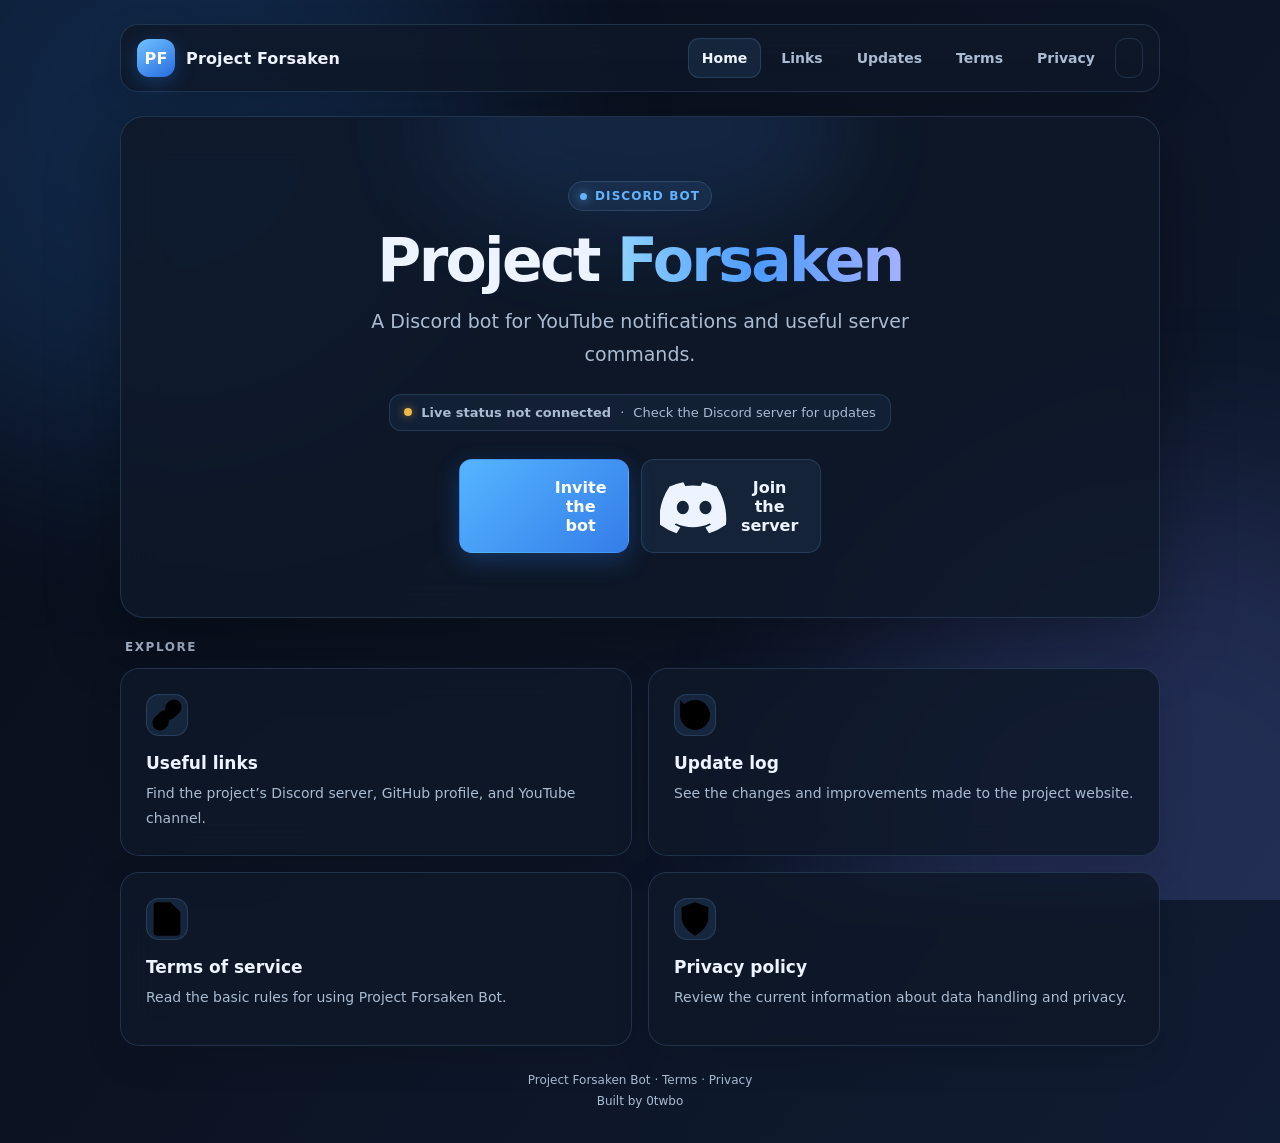
==== commit f0b232b1: "Remade index" ====
--- a/index.html
+++ b/index.html
@@ -12,10 +12,10 @@
   <div class="ambient" aria-hidden="true"></div><div id="particles" aria-hidden="true"></div>
   <div class="site-shell">
     <header class="topbar">
-      <a class="brand" href="index.html"><span class="brand-mark" aria-hidden="true">PF</span><span>Project Forsaken</span></a>
+      <a class="brand" href="index.html"><span class="brand-mark" aria-hidden="true"><span class="brand-mark-text">PF</span></span><span>Project Forsaken</span></a>
       <nav class="nav" aria-label="Main navigation">
         <a href="index.html" aria-current="page">Home</a><a href="links.html">Links</a><a href="updates.html">Updates</a><a href="tos.html">Terms</a><a href="privacy.html">Privacy</a>
-        <button class="icon-button" id="settingsButton" type="button" aria-label="Open settings" aria-haspopup="dialog" aria-expanded="false">⚙</button>
+        <button class="icon-button" id="settingsButton" type="button" aria-label="Open settings" aria-haspopup="dialog" aria-expanded="false"><svg class="svg-icon is-filled" viewBox="0 0 24 24" aria-hidden="true" focusable="false"><path fill="currentColor" stroke="none" d="M12 8a4 4 0 0 1 4 4a4 4 0 0 1-4 4a4 4 0 0 1-4-4a4 4 0 0 1 4-4m0 2a2 2 0 0 0-2 2a2 2 0 0 0 2 2a2 2 0 0 0 2-2a2 2 0 0 0-2-2m-2 12c-.25 0-.46-.18-.5-.42l-.37-2.65c-.63-.25-1.17-.59-1.69-.99l-2.49 1.01c-.22.08-.49 0-.61-.22l-2-3.46a.493.493 0 0 1 .12-.64l2.11-1.66L4.5 12l.07-1l-2.11-1.63a.493.493 0 0 1-.12-.64l2-3.46c.12-.22.39-.31.61-.22l2.49 1c.52-.39 1.06-.73 1.69-.98l.37-2.65c.04-.24.25-.42.5-.42h4c.25 0 .46.18.5.42l.37 2.65c.63.25 1.17.59 1.69.98l2.49-1c.22-.09.49 0 .61.22l2 3.46c.13.22.07.49-.12.64L19.43 11l.07 1l-.07 1l2.11 1.63c.19.15.25.42.12.64l-2 3.46c-.12.22-.39.31-.61.22l-2.49-1c-.52.39-1.06.73-1.69.98l-.37 2.65c-.04.24-.25.42-.5.42z"/></svg></button>
       </nav>
     </header>
 
@@ -27,8 +27,9 @@
           <p class="lead">A Discord bot for YouTube notifications and useful server commands.</p>
           <div class="status"><span class="status-dot" aria-hidden="true"></span><strong>Live status not connected</strong><span>·</span><span>Check the Discord server for updates</span></div>
           <div class="actions">
-            <a class="button primary" href="https://discord.com/oauth2/authorize?client_id=1494266712755798127&amp;permissions=19456&amp;scope=bot%20applications.commands" target="_blank" rel="noopener noreferrer"><span aria-hidden="true">＋</span> Invite the bot</a>
-            <a class="button" href="https://discord.gg/ekmqCpZRWQ" target="_blank" rel="noopener noreferrer"><span aria-hidden="true">◈</span> Join the server</a>
+            <a class="button primary" href="https://discord.com/oauth2/authorize?client_id=1494266712755798127&amp;permissions=19456&amp;scope=bot%20applications.commands" target="_blank" rel="noopener noreferrer"><svg class="svg-icon" viewBox="0 0 24 24" aria-hidden="true" focusable="false"><path xmlns="http://www.w3.org/2000/svg" d="M12 5v14M5 12h14" /></svg> Invite the bot</a>
+            <a class="button" href="https://discord.gg/ekmqCpZRWQ" target="_blank" rel="noopener noreferrer"><svg class="svg-icon is-filled" viewBox="0 0 24 24" aria-hidden="true" focusable="false"><path xmlns="http://www.w3.org/2000/svg" fill="currentColor" stroke="none" d="M19.73 5.1a19.4 19.4 0 0 0-4.78-1.48.07.07 0 0 0-.08.04c-.21.38-.44.88-.6 1.28a18 18 0 0 0-5.42 0c-.16-.4-.4-.9-.61-1.28a.08.08 0 0 0-.08-.04A19.3 19.3 0 0 0 3.38 5.1a.07.07 0 0 0-.03.03C.31 9.68-.51 14.1-.1 18.46a.08.08 0 0 0 .03.06 19.5 19.5 0 0 0 5.86 2.96.08.08 0 0 0 .09-.03c.45-.61.85-1.25 1.2-1.93a.08.08 0 0 0-.04-.11 12.8 12.8 0 0 1-1.83-.87.08.08 0 0 1-.01-.13c.12-.09.24-.19.35-.29a.08.08 0 0 1 .08-.01c3.84 1.75 8 1.75 11.8 0a.08.08 0 0 1 .08.01c.11.1.23.2.35.29a.08.08 0 0 1-.01.13c-.58.34-1.19.63-1.83.87a.08.08 0 0 0-.04.11c.35.68.75 1.32 1.2 1.93a.08.08 0 0 0 .09.03 19.4 19.4 0 0 0 5.87-2.96.08.08 0 0 0 .03-.06c.49-5.04-.81-9.42-3.27-13.33a.06.06 0 0 0-.03-.03ZM8.02 14.8c-1.15 0-2.1-1.05-2.1-2.34s.93-2.34 2.1-2.34c1.18 0 2.13 1.06 2.11 2.34 0 1.29-.93 2.34-2.11 2.34Zm7.96 0c-1.15 0-2.1-1.05-2.1-2.34s.93-2.34 2.1-2.34c1.18 0 2.13 1.06 2.11 2.34 0 1.29-.92 2.34-2.11 2.34Z" />
+  </svg> Join the server</a>
           </div>
         </div>
       </section>
@@ -36,10 +37,10 @@
       <section class="section" aria-labelledby="explore-heading">
         <h2 class="section-heading" id="explore-heading">Explore</h2>
         <div class="grid">
-          <a class="feature-card" href="links.html" style="color:inherit;text-decoration:none"><span class="feature-icon" aria-hidden="true">↗</span><h3>Useful links</h3><p>Find the project’s Discord server, GitHub profile, and YouTube channel.</p></a>
-          <a class="feature-card" href="updates.html" style="color:inherit;text-decoration:none"><span class="feature-icon" aria-hidden="true">⌁</span><h3>Update log</h3><p>See the changes and improvements made to the project website.</p></a>
-          <a class="feature-card" href="tos.html" style="color:inherit;text-decoration:none"><span class="feature-icon" aria-hidden="true">≡</span><h3>Terms of service</h3><p>Read the basic rules for using Project Forsaken Bot.</p></a>
-          <a class="feature-card" href="privacy.html" style="color:inherit;text-decoration:none"><span class="feature-icon" aria-hidden="true">⌑</span><h3>Privacy policy</h3><p>Review the current information about data handling and privacy.</p></a>
+          <a class="feature-card" href="links.html" style="color:inherit;text-decoration:none"><span class="feature-icon" aria-hidden="true"><svg class="svg-icon" viewBox="0 0 24 24" aria-hidden="true" focusable="false"><path xmlns="http://www.w3.org/2000/svg" d="M10 13.5a4.5 4.5 0 0 0 6.4 0l3-3a4.5 4.5 0 0 0-6.4-6.4l-1.7 1.7" /><path xmlns="http://www.w3.org/2000/svg" d="M14 10.5a4.5 4.5 0 0 0-6.4 0l-3 3A4.5 4.5 0 0 0 11 19.9l1.7-1.7" /></svg></span><h3>Useful links</h3><p>Find the project’s Discord server, GitHub profile, and YouTube channel.</p></a>
+          <a class="feature-card" href="updates.html" style="color:inherit;text-decoration:none"><span class="feature-icon" aria-hidden="true"><svg class="svg-icon" viewBox="0 0 24 24" aria-hidden="true" focusable="false"><path xmlns="http://www.w3.org/2000/svg" d="M3 12a9 9 0 1 0 2.6-6.4L3 8" /><path xmlns="http://www.w3.org/2000/svg" d="M3 3v5h5M12 7v5l3.5 2" /></svg></span><h3>Update log</h3><p>See the changes and improvements made to the project website.</p></a>
+          <a class="feature-card" href="tos.html" style="color:inherit;text-decoration:none"><span class="feature-icon" aria-hidden="true"><svg class="svg-icon" viewBox="0 0 24 24" aria-hidden="true" focusable="false"><path xmlns="http://www.w3.org/2000/svg" d="M14 2H6a2 2 0 0 0-2 2v16a2 2 0 0 0 2 2h12a2 2 0 0 0 2-2V8Z" /><path xmlns="http://www.w3.org/2000/svg" d="M14 2v6h6M8 13h8M8 17h8" /></svg></span><h3>Terms of service</h3><p>Read the basic rules for using Project Forsaken Bot.</p></a>
+          <a class="feature-card" href="privacy.html" style="color:inherit;text-decoration:none"><span class="feature-icon" aria-hidden="true"><svg class="svg-icon" viewBox="0 0 24 24" aria-hidden="true" focusable="false"><path xmlns="http://www.w3.org/2000/svg" d="M12 22s8-4 8-11V5l-8-3-8 3v6c0 7 8 11 8 11Z" /><path xmlns="http://www.w3.org/2000/svg" d="m9 12 2 2 4-4" /></svg></span><h3>Privacy policy</h3><p>Review the current information about data handling and privacy.</p></a>
         </div>
       </section>
     </main>
@@ -49,8 +50,82 @@
 
   <div class="dialog-backdrop" id="settingsBackdrop" aria-hidden="true">
     <section class="dialog" role="dialog" aria-modal="true" aria-labelledby="settingsTitle">
-      <div class="dialog-header"><h2 id="settingsTitle">Settings</h2><button class="dialog-close" id="closeSettings" type="button" aria-label="Close settings">×</button></div>
+      <div class="dialog-header"><h2 id="settingsTitle">Settings</h2><button class="dialog-close" id="closeSettings" type="button" aria-label="Close settings"><svg class="svg-icon" viewBox="0 0 24 24" aria-hidden="true" focusable="false"><path xmlns="http://www.w3.org/2000/svg" d="m6 6 12 12M18 6 6 18" /></svg></button></div>
       <div class="setting-row"><div><strong>Theme</strong><small>Switch between dark and light mode</small></div><button class="setting-action" id="themeToggle" type="button">Dark on</button></div>
+      <div class="setting-row color-theme-row">
+        <div><strong>Color themes</strong><small>Browse palettes by collection, or make your own</small></div>
+        <div class="theme-groups">
+          <section class="theme-group" aria-label="Essentials">
+            <h3>Essentials</h3>
+            <div class="theme-swatches" role="group" aria-label="Essential color themes">
+              <button class="theme-swatch" type="button" data-accent-choice="blue" aria-label="Blue" title="Blue" aria-pressed="true"></button>
+              <button class="theme-swatch" type="button" data-accent-choice="purple" aria-label="Purple" title="Purple" aria-pressed="false"></button>
+              <button class="theme-swatch" type="button" data-accent-choice="red" aria-label="Red" title="Red" aria-pressed="false"></button>
+              <button class="theme-swatch" type="button" data-accent-choice="rose" aria-label="Rose" title="Rose" aria-pressed="false"></button>
+              <button class="theme-swatch" type="button" data-accent-choice="amber" aria-label="Amber" title="Amber" aria-pressed="false"></button>
+            </div>
+          </section>
+          <section class="theme-group" aria-label="Nature">
+            <h3>Nature</h3>
+            <div class="theme-swatches" role="group" aria-label="Nature color themes">
+              <button class="theme-swatch" type="button" data-accent-choice="emerald" aria-label="Emerald" title="Emerald" aria-pressed="false"></button>
+              <button class="theme-swatch" type="button" data-accent-choice="teal" aria-label="Teal" title="Teal" aria-pressed="false"></button>
+              <button class="theme-swatch" type="button" data-accent-choice="lime" aria-label="Lime" title="Lime" aria-pressed="false"></button>
+            </div>
+          </section>
+          <section class="theme-group" aria-label="Metallics">
+            <h3>Metallics</h3>
+            <div class="theme-swatches" role="group" aria-label="Metallic color themes">
+              <button class="theme-swatch" type="button" data-accent-choice="gold" aria-label="Gold" title="Gold" aria-pressed="false"></button>
+              <button class="theme-swatch" type="button" data-accent-choice="bronze" aria-label="Bronze" title="Bronze" aria-pressed="false"></button>
+              <button class="theme-swatch" type="button" data-accent-choice="steel" aria-label="Steel" title="Steel" aria-pressed="false"></button>
+            </div>
+          </section>
+          <section class="theme-group" aria-label="Vibrant">
+            <h3>Vibrant</h3>
+            <div class="theme-swatches" role="group" aria-label="Vibrant color themes">
+              <button class="theme-swatch" type="button" data-accent-choice="cyan" aria-label="Cyan" title="Cyan" aria-pressed="false"></button>
+              <button class="theme-swatch" type="button" data-accent-choice="magenta" aria-label="Magenta" title="Magenta" aria-pressed="false"></button>
+              <button class="theme-swatch" type="button" data-accent-choice="orange" aria-label="Orange" title="Orange" aria-pressed="false"></button>
+            </div>
+          </section>
+          <section class="theme-group" aria-label="Gradients">
+            <h3>Gradients</h3>
+            <div class="theme-swatches" role="group" aria-label="Gradient color themes">
+              <button class="theme-swatch" type="button" data-accent-choice="gradient-aurora" aria-label="Aurora gradient" title="Aurora" aria-pressed="false"></button>
+              <button class="theme-swatch" type="button" data-accent-choice="gradient-sunset" aria-label="Sunset gradient" title="Sunset" aria-pressed="false"></button>
+              <button class="theme-swatch" type="button" data-accent-choice="gradient-ocean" aria-label="Ocean gradient" title="Ocean" aria-pressed="false"></button>
+              <button class="theme-swatch" type="button" data-accent-choice="gradient-fire" aria-label="Fire gradient" title="Fire" aria-pressed="false"></button>
+              <button class="theme-swatch" type="button" data-accent-choice="gradient-candy" aria-label="Candy gradient" title="Candy" aria-pressed="false"></button>
+              <button class="theme-swatch" type="button" data-accent-choice="gradient-cosmic" aria-label="Cosmic gradient" title="Cosmic" aria-pressed="false"></button>
+            </div>
+          </section>
+          <section class="theme-group" aria-label="Holidays">
+            <h3>Holidays</h3>
+            <div class="theme-swatches" role="group" aria-label="Holiday color themes">
+              <button class="theme-swatch" type="button" data-accent-choice="holiday-new-year" aria-label="New Year" title="New Year" aria-pressed="false"></button>
+              <button class="theme-swatch" type="button" data-accent-choice="holiday-christmas" aria-label="Christmas" title="Christmas" aria-pressed="false"></button>
+              <button class="theme-swatch" type="button" data-accent-choice="holiday-halloween" aria-label="Halloween" title="Halloween" aria-pressed="false"></button>
+              <button class="theme-swatch" type="button" data-accent-choice="holiday-valentines" aria-label="Valentine's Day" title="Valentine's Day" aria-pressed="false"></button>
+              <button class="theme-swatch" type="button" data-accent-choice="holiday-easter" aria-label="Easter" title="Easter" aria-pressed="false"></button>
+              <button class="theme-swatch" type="button" data-accent-choice="holiday-summer" aria-label="Summer" title="Summer" aria-pressed="false"></button>
+            </div>
+          </section>
+          <section class="theme-group custom-theme-group" aria-label="Custom colors and gradients">
+            <h3>Custom</h3>
+            <label class="custom-theme-picker" id="customAccentControl" title="Choose a custom accent color">
+              <input id="customAccentPicker" type="color" value="#328cff" aria-label="Choose a custom accent color">
+              <span>Single color</span>
+            </label>
+            <div class="custom-gradient-control" id="customGradientControl">
+              <span class="custom-gradient-label">Custom gradient</span>
+              <label class="gradient-color-picker"><span>Start</span><input id="customGradientStart" type="color" value="#328cff" aria-label="Custom gradient start color"></label>
+              <label class="gradient-color-picker"><span>End</span><input id="customGradientEnd" type="color" value="#a855f7" aria-label="Custom gradient end color"></label>
+              <span class="custom-gradient-preview" aria-hidden="true"></span>
+            </div>
+          </section>
+        </div>
+      </div>
       <div class="setting-row"><div><strong>Sounds</strong><small>Startup and button hover sounds</small></div><button class="setting-action" id="soundToggle" type="button">On</button></div>
       <div class="setting-row"><div><strong>Visual effects</strong><small>Animated background and floating particles</small></div><button class="setting-action" id="effectsToggle" type="button">On</button></div>
       <div class="setting-row"><div><strong>About</strong><small>Information about this website</small></div><button class="setting-action" id="aboutToggle" type="button" aria-expanded="false">Show</button></div>
--- a/styles.css
+++ b/styles.css
@@ -0,0 +1,290 @@
+:root {
+  color-scheme: dark;
+  --bg: #080d18;
+  --bg-alt: #101c32;
+  --panel: rgba(15, 24, 41, .84);
+  --panel-strong: rgba(13, 21, 36, .96);
+  --text: #edf4ff;
+  --muted: #aabbd2;
+  --accent: #63b3ff;
+  --accent-strong: #328cff;
+  --border: rgba(139, 190, 255, .16);
+  --shadow: 0 22px 70px rgba(0, 0, 0, .34);
+}
+
+:root[data-theme="light"] {
+  color-scheme: light;
+  --bg: #e9f1ff;
+  --bg-alt: #d7e6ff;
+  --panel: rgba(255, 255, 255, .78);
+  --panel-strong: rgba(255, 255, 255, .96);
+  --text: #14223a;
+  --muted: #52647e;
+  --accent: #246fce;
+  --accent-strong: #145fc3;
+  --border: rgba(44, 105, 180, .18);
+  --shadow: 0 22px 70px rgba(38, 74, 125, .16);
+}
+
+* { box-sizing: border-box; }
+html { min-height: 100%; scroll-behavior: smooth; }
+body {
+  position: relative;
+  isolation: isolate;
+  min-height: 100vh;
+  margin: 0;
+  padding: 24px;
+  overflow-x: hidden;
+  color: var(--text);
+  font-family: Inter, ui-sans-serif, system-ui, -apple-system, BlinkMacSystemFont, "Segoe UI", sans-serif;
+  background: linear-gradient(125deg, var(--bg), var(--bg-alt), #0a1425, var(--bg));
+  background-size: 300% 300%;
+  animation: background-drift 22s ease infinite;
+}
+:root[data-theme="light"] body { background-image: linear-gradient(125deg, #f4f8ff, #dceaff, #eef5ff, #dceaff); }
+
+@keyframes background-drift {
+  0%, 100% { background-position: 0% 50%; }
+  50% { background-position: 100% 50%; }
+}
+
+.ambient {
+  position: fixed;
+  inset: 0;
+  z-index: 0;
+  overflow: hidden;
+  pointer-events: none;
+}
+.ambient::before, .ambient::after {
+  position: absolute;
+  width: min(58vw, 680px);
+  aspect-ratio: 1;
+  content: "";
+  border-radius: 50%;
+  filter: blur(105px);
+  opacity: .18;
+  background: #358fff;
+  animation: glow-pulse 12s ease-in-out infinite;
+}
+.ambient::before { top: -25%; left: -15%; }
+.ambient::after { right: -18%; bottom: -30%; background: #7b87ff; animation-delay: -6s; }
+@keyframes glow-pulse { 50% { transform: scale(1.17); opacity: .25; } }
+#particles { position: fixed; inset: 0; z-index: 1; overflow: hidden; pointer-events: none; }
+.particle {
+  position: absolute;
+  bottom: -14px;
+  border-radius: 50%;
+  background: #8bcaff;
+  box-shadow: 0 0 12px rgba(99, 179, 255, .65);
+  animation: drift linear infinite;
+}
+@keyframes drift {
+  to { transform: translate3d(var(--drift-x), -115vh, 0); }
+}
+.effects-off .ambient::before, .effects-off .ambient::after,
+.effects-off #particles { display: none; }
+
+.site-shell { width: min(100%, 1040px); margin: 0 auto; position: relative; z-index: 2; }
+.topbar {
+  display: flex;
+  align-items: center;
+  justify-content: space-between;
+  gap: 18px;
+  margin: 0 auto 24px;
+  padding: 13px 16px;
+  border: 1px solid var(--border);
+  border-radius: 18px;
+  background: var(--panel);
+  backdrop-filter: blur(18px);
+  box-shadow: 0 10px 35px rgba(0, 0, 0, .13);
+}
+.brand { display: inline-flex; align-items: center; gap: 11px; color: var(--text); text-decoration: none; font-weight: 800; letter-spacing: .01em; white-space: nowrap; }
+.brand-mark {
+  display: grid;
+  width: 38px;
+  height: 38px;
+  place-items: center;
+  border-radius: 12px;
+  color: #fff;
+  background: linear-gradient(145deg, #71c2ff, #286de0);
+  box-shadow: 0 5px 20px rgba(50, 140, 255, .3);
+}
+.nav { display: flex; flex-wrap: wrap; align-items: center; justify-content: flex-end; gap: 6px; }
+.nav a, .icon-button {
+  min-height: 40px;
+  display: inline-flex;
+  align-items: center;
+  justify-content: center;
+  gap: 8px;
+  padding: 9px 13px;
+  border: 1px solid transparent;
+  border-radius: 11px;
+  color: var(--muted);
+  background: transparent;
+  font: inherit;
+  font-size: 14px;
+  font-weight: 650;
+  text-decoration: none;
+  cursor: pointer;
+  transition: .2s ease;
+}
+.nav a:hover, .nav a[aria-current="page"], .icon-button:hover {
+  color: var(--text);
+  border-color: var(--border);
+  background: rgba(99, 179, 255, .10);
+}
+.icon-button { border-color: var(--border); color: var(--text); font-size: 18px; }
+
+.panel {
+  border: 1px solid var(--border);
+  border-radius: 24px;
+  background: var(--panel);
+  backdrop-filter: blur(20px);
+  box-shadow: var(--shadow);
+}
+.hero { position: relative; overflow: hidden; padding: clamp(28px, 6vw, 64px); text-align: center; }
+.hero::before {
+  position: absolute;
+  top: -100px;
+  left: 50%;
+  width: 420px;
+  height: 220px;
+  content: "";
+  transform: translateX(-50%);
+  border-radius: 50%;
+  background: rgba(64, 150, 255, .12);
+  filter: blur(45px);
+  pointer-events: none;
+}
+.hero-content { position: relative; }
+.eyebrow {
+  display: inline-flex;
+  align-items: center;
+  gap: 8px;
+  margin-bottom: 18px;
+  padding: 7px 11px;
+  border: 1px solid var(--border);
+  border-radius: 999px;
+  color: var(--accent);
+  background: rgba(99, 179, 255, .08);
+  font-size: 12px;
+  font-weight: 800;
+  letter-spacing: .09em;
+  text-transform: uppercase;
+}
+.eyebrow-dot { width: 7px; height: 7px; border-radius: 50%; background: var(--accent); box-shadow: 0 0 12px var(--accent); }
+h1, h2, h3, p { margin-top: 0; }
+h1 { margin-bottom: 14px; font-size: clamp(34px, 7vw, 60px); line-height: 1.04; letter-spacing: -.045em; }
+h2 { margin-bottom: 10px; font-size: clamp(22px, 3vw, 29px); letter-spacing: -.025em; }
+h3 { margin-bottom: 8px; font-size: 17px; }
+.gradient-text { color: var(--accent); background: linear-gradient(90deg, #8ed2ff, #4d9bff, #a4b0ff); -webkit-background-clip: text; background-clip: text; -webkit-text-fill-color: transparent; }
+.lead { max-width: 650px; margin: 0 auto; color: var(--muted); font-size: clamp(16px, 2.2vw, 19px); line-height: 1.7; }
+.status {
+  display: inline-flex;
+  flex-wrap: wrap;
+  align-items: center;
+  justify-content: center;
+  gap: 9px;
+  margin-top: 24px;
+  padding: 10px 14px;
+  border: 1px solid var(--border);
+  border-radius: 12px;
+  color: var(--muted);
+  background: rgba(99, 179, 255, .06);
+  font-size: 13px;
+}
+.status-dot { width: 8px; height: 8px; border-radius: 50%; background: #f0b84b; box-shadow: 0 0 10px rgba(240, 184, 75, .55); }
+.actions { display: flex; flex-wrap: wrap; justify-content: center; gap: 12px; margin-top: 28px; }
+.button {
+  min-height: 46px;
+  display: inline-flex;
+  align-items: center;
+  justify-content: center;
+  gap: 9px;
+  padding: 12px 18px;
+  border: 1px solid var(--border);
+  border-radius: 13px;
+  color: var(--text);
+  background: rgba(99, 179, 255, .08);
+  font: inherit;
+  font-weight: 750;
+  text-decoration: none;
+  cursor: pointer;
+  transition: transform .2s ease, box-shadow .2s ease, background .2s ease, border-color .2s ease;
+}
+.button.primary { border-color: transparent; color: white; background: linear-gradient(135deg, #55b5ff, #347de9); box-shadow: 0 8px 24px rgba(50, 140, 255, .25); }
+.button:hover { transform: translateY(-3px); border-color: rgba(99, 179, 255, .48); box-shadow: 0 12px 28px rgba(20, 80, 150, .2); }
+.button.primary:hover { box-shadow: 0 14px 32px rgba(50, 140, 255, .38); }
+.button:focus-visible, a:focus-visible, button:focus-visible { outline: 3px solid #9bd4ff; outline-offset: 3px; }
+
+.section { margin-top: 22px; }
+.section-heading { margin: 0 0 14px 5px; color: var(--muted); font-size: 12px; font-weight: 850; letter-spacing: .13em; text-transform: uppercase; }
+.grid { display: grid; grid-template-columns: repeat(2, minmax(0, 1fr)); gap: 16px; }
+.feature-card, .content-card {
+  padding: 25px;
+  border: 1px solid var(--border);
+  border-radius: 19px;
+  background: var(--panel);
+  backdrop-filter: blur(16px);
+  box-shadow: 0 12px 36px rgba(0, 0, 0, .13);
+}
+.feature-card { min-height: 174px; transition: transform .23s ease, border-color .23s ease, box-shadow .23s ease; }
+.feature-card:hover { transform: translateY(-5px); border-color: rgba(99, 179, 255, .4); box-shadow: 0 18px 38px rgba(0, 0, 0, .2), 0 0 22px rgba(70, 150, 255, .1); }
+.feature-icon { display: grid; width: 42px; height: 42px; margin-bottom: 17px; place-items: center; border: 1px solid var(--border); border-radius: 13px; color: var(--accent); background: rgba(99, 179, 255, .1); font-size: 19px; }
+.feature-card p, .content-card p, .content-card li { color: var(--muted); line-height: 1.75; }
+.feature-card p { margin-bottom: 0; font-size: 14px; }
+.content-card { padding: clamp(22px, 4vw, 34px); }
+.content-card + .content-card { margin-top: 14px; }
+.content-card h2 { font-size: 21px; }
+.content-card p:last-child, .content-card ul:last-child { margin-bottom: 0; }
+.content-card ul { padding-left: 22px; }
+.content-card li + li { margin-top: 7px; }
+.callout { padding: 16px 18px; border-left: 3px solid var(--accent); border-radius: 0 12px 12px 0; color: var(--muted); background: rgba(99, 179, 255, .08); line-height: 1.7; }
+.version { display: inline-flex; padding: 6px 10px; border: 1px solid var(--border); border-radius: 999px; color: var(--accent); background: rgba(99, 179, 255, .09); font-size: 12px; font-weight: 800; }
+.update-list { list-style: none; padding: 0 !important; margin: 14px 0 0; }
+.update-list li { position: relative; padding: 0 0 0 20px; }
+.update-list li::before { position: absolute; top: .65em; left: 0; width: 7px; height: 7px; content: ""; border-radius: 50%; background: var(--accent); box-shadow: 0 0 9px rgba(99, 179, 255, .6); }
+.link-list { display: grid; gap: 11px; }
+.link-list .button { justify-content: flex-start; width: 100%; min-height: 56px; padding: 15px 17px; }
+.link-list .button span:last-child { margin-left: auto; color: var(--muted); font-size: 12px; }
+.back-row { display: flex; justify-content: center; margin-top: 20px; }
+.footer { padding: 24px 8px 8px; color: var(--muted); text-align: center; font-size: 12px; line-height: 1.7; }
+.footer a { color: var(--muted); text-decoration: none; }
+.footer a:hover { color: var(--accent); }
+
+/* Settings dialog */
+.dialog-backdrop { position: fixed; inset: 0; z-index: 20; display: grid; place-items: center; padding: 20px; background: rgba(2, 7, 16, .62); backdrop-filter: blur(12px); opacity: 0; visibility: hidden; transition: .2s ease; }
+.dialog-backdrop.open { opacity: 1; visibility: visible; }
+.dialog {
+  width: min(100%, 440px);
+  padding: 25px;
+  border: 1px solid var(--border);
+  border-radius: 22px;
+  background: var(--panel-strong);
+  box-shadow: var(--shadow);
+  transform: translateY(12px) scale(.98);
+  transition: .2s ease;
+}
+.dialog-backdrop.open .dialog { transform: translateY(0) scale(1); }
+.dialog-header { display: flex; align-items: center; justify-content: space-between; gap: 12px; margin-bottom: 17px; }
+.dialog-header h2 { margin: 0; }
+.dialog-close { width: 38px; height: 38px; border: 1px solid var(--border); border-radius: 11px; color: var(--text); background: transparent; font-size: 20px; cursor: pointer; }
+.setting-row { display: flex; align-items: center; justify-content: space-between; gap: 12px; padding: 13px 0; border-top: 1px solid var(--border); }
+.setting-row strong { display: block; font-size: 14px; }
+.setting-row small { display: block; margin-top: 3px; color: var(--muted); }
+.setting-action { min-width: 94px; padding: 9px 12px; border: 1px solid var(--border); border-radius: 10px; color: var(--text); background: rgba(99, 179, 255, .1); font: inherit; font-size: 13px; font-weight: 750; cursor: pointer; }
+.about-note { display: none; margin-top: 13px; padding: 13px; border-radius: 12px; color: var(--muted); background: rgba(99, 179, 255, .08); font-size: 13px; line-height: 1.65; }
+.about-note.show { display: block; }
+
+@media (max-width: 720px) {
+  body { padding: 14px; }
+  .topbar { align-items: flex-start; flex-direction: column; }
+  .nav { justify-content: flex-start; }
+  .grid { grid-template-columns: 1fr; }
+  .feature-card { min-height: auto; }
+  .hero { padding: 34px 22px; }
+}
+@media (prefers-reduced-motion: reduce) {
+  *, *::before, *::after { scroll-behavior: auto !important; animation-duration: .01ms !important; animation-iteration-count: 1 !important; transition-duration: .01ms !important; }
+  #particles { display: none; }
+}
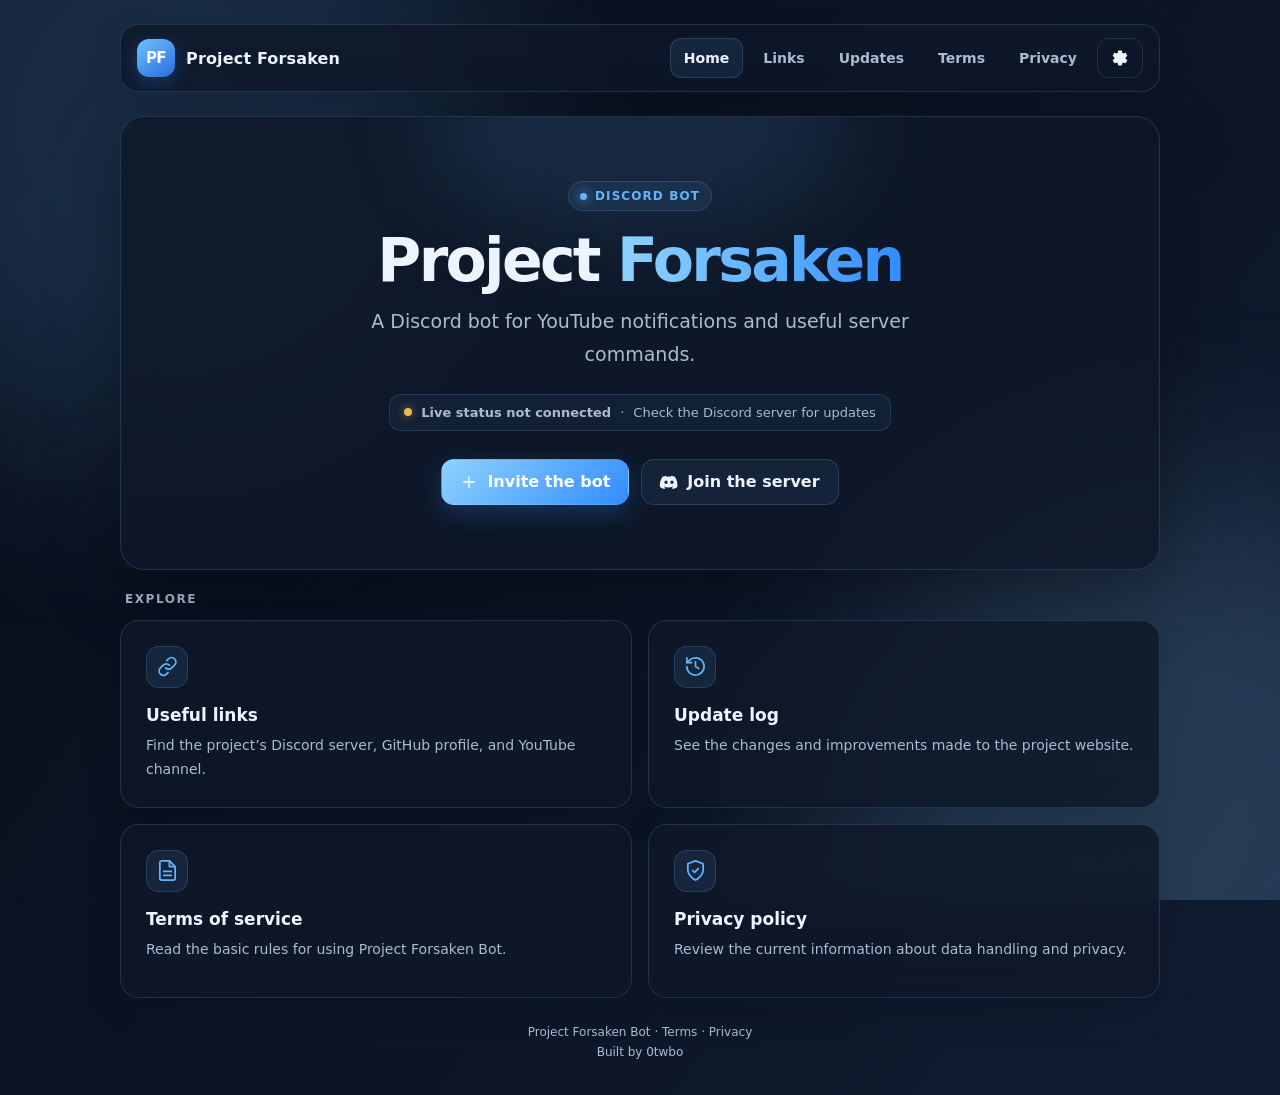
==== commit f4b11498: "Update index.html" ====
--- a/index.html
+++ b/index.html
@@ -1,140 +1,136 @@
-<!doctype html>
+<!DOCTYPE html>
+
 <html lang="en">
 <head>
-  <meta charset="utf-8">
-  <meta name="viewport" content="width=device-width, initial-scale=1">
-  <meta name="theme-color" content="#080d18">
-  <meta name="description" content="Project Forsaken Bot — Discord commands and YouTube notifications.">
-  <title>Project Forsaken Bot</title>
-  <link rel="stylesheet" href="styles.css">
+<meta charset="utf-8"/>
+<meta content="width=device-width, initial-scale=1" name="viewport"/>
+<meta content="#080d18" name="theme-color"/>
+<meta content="Project Forsaken Bot — Discord commands and YouTube notifications." name="description"/>
+<title>Project Forsaken Bot</title>
+<link href="styles.css" rel="stylesheet"/>
 </head>
 <body>
-  <div class="ambient" aria-hidden="true"></div><div id="particles" aria-hidden="true"></div>
-  <div class="site-shell">
-    <header class="topbar">
-      <a class="brand" href="index.html"><span class="brand-mark" aria-hidden="true"><span class="brand-mark-text">PF</span></span><span>Project Forsaken</span></a>
-      <nav class="nav" aria-label="Main navigation">
-        <a href="index.html" aria-current="page">Home</a><a href="links.html">Links</a><a href="updates.html">Updates</a><a href="tos.html">Terms</a><a href="privacy.html">Privacy</a>
-        <button class="icon-button" id="settingsButton" type="button" aria-label="Open settings" aria-haspopup="dialog" aria-expanded="false"><svg class="svg-icon is-filled" viewBox="0 0 24 24" aria-hidden="true" focusable="false"><path fill="currentColor" stroke="none" d="M12 8a4 4 0 0 1 4 4a4 4 0 0 1-4 4a4 4 0 0 1-4-4a4 4 0 0 1 4-4m0 2a2 2 0 0 0-2 2a2 2 0 0 0 2 2a2 2 0 0 0 2-2a2 2 0 0 0-2-2m-2 12c-.25 0-.46-.18-.5-.42l-.37-2.65c-.63-.25-1.17-.59-1.69-.99l-2.49 1.01c-.22.08-.49 0-.61-.22l-2-3.46a.493.493 0 0 1 .12-.64l2.11-1.66L4.5 12l.07-1l-2.11-1.63a.493.493 0 0 1-.12-.64l2-3.46c.12-.22.39-.31.61-.22l2.49 1c.52-.39 1.06-.73 1.69-.98l.37-2.65c.04-.24.25-.42.5-.42h4c.25 0 .46.18.5.42l.37 2.65c.63.25 1.17.59 1.69.98l2.49-1c.22-.09.49 0 .61.22l2 3.46c.13.22.07.49-.12.64L19.43 11l.07 1l-.07 1l2.11 1.63c.19.15.25.42.12.64l-2 3.46c-.12.22-.39.31-.61.22l-2.49-1c-.52.39-1.06.73-1.69.98l-.37 2.65c-.04.24-.25.42-.5.42z"/></svg></button>
-      </nav>
-    </header>
+<div aria-hidden="true" class="ambient"></div><div aria-hidden="true" id="particles"></div>
+<div class="site-shell">
+<header class="topbar">
+<a class="brand" href="index.html"><span aria-hidden="true" class="brand-mark"><span class="brand-mark-text">PF</span></span><span>Project Forsaken</span></a>
+<nav aria-label="Main navigation" class="nav">
+<a aria-current="page" href="index.html">Home</a><a href="links.html">Links</a><a href="updates.html">Updates</a><a href="tos.html">Terms</a><a href="privacy.html">Privacy</a>
+<button aria-expanded="false" aria-haspopup="dialog" aria-label="Open settings" class="icon-button" id="settingsButton" type="button"><svg aria-hidden="true" class="svg-icon is-filled" focusable="false" viewbox="0 0 24 24"><path d="M12 8a4 4 0 0 1 4 4a4 4 0 0 1-4 4a4 4 0 0 1-4-4a4 4 0 0 1 4-4m0 2a2 2 0 0 0-2 2a2 2 0 0 0 2 2a2 2 0 0 0 2-2a2 2 0 0 0-2-2m-2 12c-.25 0-.46-.18-.5-.42l-.37-2.65c-.63-.25-1.17-.59-1.69-.99l-2.49 1.01c-.22.08-.49 0-.61-.22l-2-3.46a.493.493 0 0 1 .12-.64l2.11-1.66L4.5 12l.07-1l-2.11-1.63a.493.493 0 0 1-.12-.64l2-3.46c.12-.22.39-.31.61-.22l2.49 1c.52-.39 1.06-.73 1.69-.98l.37-2.65c.04-.24.25-.42.5-.42h4c.25 0 .46.18.5.42l.37 2.65c.63.25 1.17.59 1.69.98l2.49-1c.22-.09.49 0 .61.22l2 3.46c.13.22.07.49-.12.64L19.43 11l.07 1l-.07 1l2.11 1.63c.19.15.25.42.12.64l-2 3.46c-.12.22-.39.31-.61.22l-2.49-1c-.52.39-1.06.73-1.69.98l-.37 2.65c-.04.24-.25.42-.5.42z" fill="currentColor" stroke="none"></path></svg></button>
+</nav>
+</header>
+<main>
+<section class="panel hero">
+<div class="hero-content">
+<span class="eyebrow"><span class="eyebrow-dot"></span> Discord bot</span>
+<h1>Project <span class="gradient-text">Forsaken</span></h1>
+<p class="lead">A Discord bot for YouTube notifications and useful server commands.</p>
+<div class="status"><span aria-hidden="true" class="status-dot"></span><strong>Live status not connected</strong><span>·</span><span>Check the Discord server for updates</span></div>
+<div class="actions">
+<a class="button primary" href="https://discord.com/oauth2/authorize?client_id=1494266712755798127&amp;permissions=19456&amp;scope=bot%20applications.commands" rel="noopener noreferrer" target="_blank"><svg aria-hidden="true" class="svg-icon" focusable="false" viewbox="0 0 24 24"><path d="M12 5v14M5 12h14" xmlns="http://www.w3.org/2000/svg"></path></svg> Invite the bot</a>
+<a class="button" href="https://discord.gg/ekmqCpZRWQ" rel="noopener noreferrer" target="_blank"><svg aria-hidden="true" class="svg-icon is-filled" focusable="false" viewbox="0 0 24 24"><path d="M19.73 5.1a19.4 19.4 0 0 0-4.78-1.48.07.07 0 0 0-.08.04c-.21.38-.44.88-.6 1.28a18 18 0 0 0-5.42 0c-.16-.4-.4-.9-.61-1.28a.08.08 0 0 0-.08-.04A19.3 19.3 0 0 0 3.38 5.1a.07.07 0 0 0-.03.03C.31 9.68-.51 14.1-.1 18.46a.08.08 0 0 0 .03.06 19.5 19.5 0 0 0 5.86 2.96.08.08 0 0 0 .09-.03c.45-.61.85-1.25 1.2-1.93a.08.08 0 0 0-.04-.11 12.8 12.8 0 0 1-1.83-.87.08.08 0 0 1-.01-.13c.12-.09.24-.19.35-.29a.08.08 0 0 1 .08-.01c3.84 1.75 8 1.75 11.8 0a.08.08 0 0 1 .08.01c.11.1.23.2.35.29a.08.08 0 0 1-.01.13c-.58.34-1.19.63-1.83.87a.08.08 0 0 0-.04.11c.35.68.75 1.32 1.2 1.93a.08.08 0 0 0 .09.03 19.4 19.4 0 0 0 5.87-2.96.08.08 0 0 0 .03-.06c.49-5.04-.81-9.42-3.27-13.33a.06.06 0 0 0-.03-.03ZM8.02 14.8c-1.15 0-2.1-1.05-2.1-2.34s.93-2.34 2.1-2.34c1.18 0 2.13 1.06 2.11 2.34 0 1.29-.93 2.34-2.11 2.34Zm7.96 0c-1.15 0-2.1-1.05-2.1-2.34s.93-2.34 2.1-2.34c1.18 0 2.13 1.06 2.11 2.34 0 1.29-.92 2.34-2.11 2.34Z" fill="currentColor" stroke="none" xmlns="http://www.w3.org/2000/svg"></path>
+</svg> Join the server</a>
+</div>
+</div>
+</section>
+<section aria-labelledby="explore-heading" class="section">
+<h2 class="section-heading" id="explore-heading">Explore</h2>
+<div class="grid">
+<a class="feature-card" href="links.html" style="color:inherit;text-decoration:none"><span aria-hidden="true" class="feature-icon"><svg aria-hidden="true" class="svg-icon" focusable="false" viewbox="0 0 24 24"><path d="M10 13.5a4.5 4.5 0 0 0 6.4 0l3-3a4.5 4.5 0 0 0-6.4-6.4l-1.7 1.7" xmlns="http://www.w3.org/2000/svg"></path><path d="M14 10.5a4.5 4.5 0 0 0-6.4 0l-3 3A4.5 4.5 0 0 0 11 19.9l1.7-1.7" xmlns="http://www.w3.org/2000/svg"></path></svg></span><h3>Useful links</h3><p>Find the project’s Discord server, GitHub profile, and YouTube channel.</p></a>
+<a class="feature-card" href="updates.html" style="color:inherit;text-decoration:none"><span aria-hidden="true" class="feature-icon"><svg aria-hidden="true" class="svg-icon" focusable="false" viewbox="0 0 24 24"><path d="M3 12a9 9 0 1 0 2.6-6.4L3 8" xmlns="http://www.w3.org/2000/svg"></path><path d="M3 3v5h5M12 7v5l3.5 2" xmlns="http://www.w3.org/2000/svg"></path></svg></span><h3>Update log</h3><p>See the changes and improvements made to the project website.</p></a>
+<a class="feature-card" href="tos.html" style="color:inherit;text-decoration:none"><span aria-hidden="true" class="feature-icon"><svg aria-hidden="true" class="svg-icon" focusable="false" viewbox="0 0 24 24"><path d="M14 2H6a2 2 0 0 0-2 2v16a2 2 0 0 0 2 2h12a2 2 0 0 0 2-2V8Z" xmlns="http://www.w3.org/2000/svg"></path><path d="M14 2v6h6M8 13h8M8 17h8" xmlns="http://www.w3.org/2000/svg"></path></svg></span><h3>Terms of service</h3><p>Read the basic rules for using Project Forsaken Bot.</p></a>
+<a class="feature-card" href="privacy.html" style="color:inherit;text-decoration:none"><span aria-hidden="true" class="feature-icon"><svg aria-hidden="true" class="svg-icon" focusable="false" viewbox="0 0 24 24"><path d="M12 22s8-4 8-11V5l-8-3-8 3v6c0 7 8 11 8 11Z" xmlns="http://www.w3.org/2000/svg"></path><path d="m9 12 2 2 4-4" xmlns="http://www.w3.org/2000/svg"></path></svg></span><h3>Privacy policy</h3><p>Review the current information about data handling and privacy.</p></a>
+</div>
+</section>
+</main>
+<footer class="footer">Project Forsaken Bot · <a href="tos.html">Terms</a> · <a href="privacy.html">Privacy</a><br/>Built by 0twbo</footer>
+</div>
+<div aria-hidden="true" class="dialog-backdrop" id="settingsBackdrop">
+<section aria-labelledby="settingsTitle" aria-modal="true" class="dialog" role="dialog">
+<div class="dialog-header"><h2 id="settingsTitle">Settings</h2><button aria-label="Close settings" class="dialog-close" id="closeSettings" type="button"><svg aria-hidden="true" class="svg-icon" focusable="false" viewbox="0 0 24 24"><path d="m6 6 12 12M18 6 6 18" xmlns="http://www.w3.org/2000/svg"></path></svg></button></div><div class="setting-row language-setting-row"><div><strong>Language</strong><small>Choose your preferred language</small></div><select aria-label="Choose language" class="language-select" id="languageSelect"><option value="en">English</option><option value="uk">Українська</option><option value="ru">Русский</option></select></div>
+<div class="setting-row"><div><strong>Theme</strong><small>Switch between dark and light mode</small></div><button class="setting-action" data-i18n-skip="true" id="themeToggle" type="button">Dark on</button></div>
+<div class="setting-row color-theme-row">
+<div><strong>Color themes</strong><small>Browse palettes by collection, or make your own</small></div>
+<div class="theme-groups">
+<details aria-label="Essentials" class="theme-group" open=""><summary>Essentials</summary>
 
-    <main>
-      <section class="panel hero">
-        <div class="hero-content">
-          <span class="eyebrow"><span class="eyebrow-dot"></span> Discord bot</span>
-          <h1>Project <span class="gradient-text">Forsaken</span></h1>
-          <p class="lead">A Discord bot for YouTube notifications and useful server commands.</p>
-          <div class="status"><span class="status-dot" aria-hidden="true"></span><strong>Live status not connected</strong><span>·</span><span>Check the Discord server for updates</span></div>
-          <div class="actions">
-            <a class="button primary" href="https://discord.com/oauth2/authorize?client_id=1494266712755798127&amp;permissions=19456&amp;scope=bot%20applications.commands" target="_blank" rel="noopener noreferrer"><svg class="svg-icon" viewBox="0 0 24 24" aria-hidden="true" focusable="false"><path xmlns="http://www.w3.org/2000/svg" d="M12 5v14M5 12h14" /></svg> Invite the bot</a>
-            <a class="button" href="https://discord.gg/ekmqCpZRWQ" target="_blank" rel="noopener noreferrer"><svg class="svg-icon is-filled" viewBox="0 0 24 24" aria-hidden="true" focusable="false"><path xmlns="http://www.w3.org/2000/svg" fill="currentColor" stroke="none" d="M19.73 5.1a19.4 19.4 0 0 0-4.78-1.48.07.07 0 0 0-.08.04c-.21.38-.44.88-.6 1.28a18 18 0 0 0-5.42 0c-.16-.4-.4-.9-.61-1.28a.08.08 0 0 0-.08-.04A19.3 19.3 0 0 0 3.38 5.1a.07.07 0 0 0-.03.03C.31 9.68-.51 14.1-.1 18.46a.08.08 0 0 0 .03.06 19.5 19.5 0 0 0 5.86 2.96.08.08 0 0 0 .09-.03c.45-.61.85-1.25 1.2-1.93a.08.08 0 0 0-.04-.11 12.8 12.8 0 0 1-1.83-.87.08.08 0 0 1-.01-.13c.12-.09.24-.19.35-.29a.08.08 0 0 1 .08-.01c3.84 1.75 8 1.75 11.8 0a.08.08 0 0 1 .08.01c.11.1.23.2.35.29a.08.08 0 0 1-.01.13c-.58.34-1.19.63-1.83.87a.08.08 0 0 0-.04.11c.35.68.75 1.32 1.2 1.93a.08.08 0 0 0 .09.03 19.4 19.4 0 0 0 5.87-2.96.08.08 0 0 0 .03-.06c.49-5.04-.81-9.42-3.27-13.33a.06.06 0 0 0-.03-.03ZM8.02 14.8c-1.15 0-2.1-1.05-2.1-2.34s.93-2.34 2.1-2.34c1.18 0 2.13 1.06 2.11 2.34 0 1.29-.93 2.34-2.11 2.34Zm7.96 0c-1.15 0-2.1-1.05-2.1-2.34s.93-2.34 2.1-2.34c1.18 0 2.13 1.06 2.11 2.34 0 1.29-.92 2.34-2.11 2.34Z" />
-  </svg> Join the server</a>
-          </div>
-        </div>
-      </section>
+<div aria-label="Essential color themes" class="theme-swatches" role="group">
+<button aria-label="Blue" aria-pressed="true" class="theme-swatch" data-accent-choice="blue" title="Blue" type="button"></button>
+<button aria-label="Purple" aria-pressed="false" class="theme-swatch" data-accent-choice="purple" title="Purple" type="button"></button>
+<button aria-label="Red" aria-pressed="false" class="theme-swatch" data-accent-choice="red" title="Red" type="button"></button>
+<button aria-label="Rose" aria-pressed="false" class="theme-swatch" data-accent-choice="rose" title="Rose" type="button"></button>
+<button aria-label="Amber" aria-pressed="false" class="theme-swatch" data-accent-choice="amber" title="Amber" type="button"></button>
+</div>
+</details>
+<details aria-label="Nature" class="theme-group"><summary>Nature</summary>
 
-      <section class="section" aria-labelledby="explore-heading">
-        <h2 class="section-heading" id="explore-heading">Explore</h2>
-        <div class="grid">
-          <a class="feature-card" href="links.html" style="color:inherit;text-decoration:none"><span class="feature-icon" aria-hidden="true"><svg class="svg-icon" viewBox="0 0 24 24" aria-hidden="true" focusable="false"><path xmlns="http://www.w3.org/2000/svg" d="M10 13.5a4.5 4.5 0 0 0 6.4 0l3-3a4.5 4.5 0 0 0-6.4-6.4l-1.7 1.7" /><path xmlns="http://www.w3.org/2000/svg" d="M14 10.5a4.5 4.5 0 0 0-6.4 0l-3 3A4.5 4.5 0 0 0 11 19.9l1.7-1.7" /></svg></span><h3>Useful links</h3><p>Find the project’s Discord server, GitHub profile, and YouTube channel.</p></a>
-          <a class="feature-card" href="updates.html" style="color:inherit;text-decoration:none"><span class="feature-icon" aria-hidden="true"><svg class="svg-icon" viewBox="0 0 24 24" aria-hidden="true" focusable="false"><path xmlns="http://www.w3.org/2000/svg" d="M3 12a9 9 0 1 0 2.6-6.4L3 8" /><path xmlns="http://www.w3.org/2000/svg" d="M3 3v5h5M12 7v5l3.5 2" /></svg></span><h3>Update log</h3><p>See the changes and improvements made to the project website.</p></a>
-          <a class="feature-card" href="tos.html" style="color:inherit;text-decoration:none"><span class="feature-icon" aria-hidden="true"><svg class="svg-icon" viewBox="0 0 24 24" aria-hidden="true" focusable="false"><path xmlns="http://www.w3.org/2000/svg" d="M14 2H6a2 2 0 0 0-2 2v16a2 2 0 0 0 2 2h12a2 2 0 0 0 2-2V8Z" /><path xmlns="http://www.w3.org/2000/svg" d="M14 2v6h6M8 13h8M8 17h8" /></svg></span><h3>Terms of service</h3><p>Read the basic rules for using Project Forsaken Bot.</p></a>
-          <a class="feature-card" href="privacy.html" style="color:inherit;text-decoration:none"><span class="feature-icon" aria-hidden="true"><svg class="svg-icon" viewBox="0 0 24 24" aria-hidden="true" focusable="false"><path xmlns="http://www.w3.org/2000/svg" d="M12 22s8-4 8-11V5l-8-3-8 3v6c0 7 8 11 8 11Z" /><path xmlns="http://www.w3.org/2000/svg" d="m9 12 2 2 4-4" /></svg></span><h3>Privacy policy</h3><p>Review the current information about data handling and privacy.</p></a>
-        </div>
-      </section>
-    </main>
+<div aria-label="Nature color themes" class="theme-swatches" role="group">
+<button aria-label="Emerald" aria-pressed="false" class="theme-swatch" data-accent-choice="emerald" title="Emerald" type="button"></button>
+<button aria-label="Teal" aria-pressed="false" class="theme-swatch" data-accent-choice="teal" title="Teal" type="button"></button>
+<button aria-label="Lime" aria-pressed="false" class="theme-swatch" data-accent-choice="lime" title="Lime" type="button"></button>
+</div>
+</details>
+<details aria-label="Metallics" class="theme-group"><summary>Metallics</summary>
 
-    <footer class="footer">Project Forsaken Bot · <a href="tos.html">Terms</a> · <a href="privacy.html">Privacy</a><br>Built by 0twbo</footer>
-  </div>
+<div aria-label="Metallic color themes" class="theme-swatches" role="group">
+<button aria-label="Gold" aria-pressed="false" class="theme-swatch" data-accent-choice="gold" title="Gold" type="button"></button>
+<button aria-label="Bronze" aria-pressed="false" class="theme-swatch" data-accent-choice="bronze" title="Bronze" type="button"></button>
+<button aria-label="Steel" aria-pressed="false" class="theme-swatch" data-accent-choice="steel" title="Steel" type="button"></button>
+</div>
+</details>
+<details aria-label="Vibrant" class="theme-group"><summary>Vibrant</summary>
 
-  <div class="dialog-backdrop" id="settingsBackdrop" aria-hidden="true">
-    <section class="dialog" role="dialog" aria-modal="true" aria-labelledby="settingsTitle">
-      <div class="dialog-header"><h2 id="settingsTitle">Settings</h2><button class="dialog-close" id="closeSettings" type="button" aria-label="Close settings"><svg class="svg-icon" viewBox="0 0 24 24" aria-hidden="true" focusable="false"><path xmlns="http://www.w3.org/2000/svg" d="m6 6 12 12M18 6 6 18" /></svg></button></div>
-      <div class="setting-row"><div><strong>Theme</strong><small>Switch between dark and light mode</small></div><button class="setting-action" id="themeToggle" type="button">Dark on</button></div>
-      <div class="setting-row color-theme-row">
-        <div><strong>Color themes</strong><small>Browse palettes by collection, or make your own</small></div>
-        <div class="theme-groups">
-          <section class="theme-group" aria-label="Essentials">
-            <h3>Essentials</h3>
-            <div class="theme-swatches" role="group" aria-label="Essential color themes">
-              <button class="theme-swatch" type="button" data-accent-choice="blue" aria-label="Blue" title="Blue" aria-pressed="true"></button>
-              <button class="theme-swatch" type="button" data-accent-choice="purple" aria-label="Purple" title="Purple" aria-pressed="false"></button>
-              <button class="theme-swatch" type="button" data-accent-choice="red" aria-label="Red" title="Red" aria-pressed="false"></button>
-              <button class="theme-swatch" type="button" data-accent-choice="rose" aria-label="Rose" title="Rose" aria-pressed="false"></button>
-              <button class="theme-swatch" type="button" data-accent-choice="amber" aria-label="Amber" title="Amber" aria-pressed="false"></button>
-            </div>
-          </section>
-          <section class="theme-group" aria-label="Nature">
-            <h3>Nature</h3>
-            <div class="theme-swatches" role="group" aria-label="Nature color themes">
-              <button class="theme-swatch" type="button" data-accent-choice="emerald" aria-label="Emerald" title="Emerald" aria-pressed="false"></button>
-              <button class="theme-swatch" type="button" data-accent-choice="teal" aria-label="Teal" title="Teal" aria-pressed="false"></button>
-              <button class="theme-swatch" type="button" data-accent-choice="lime" aria-label="Lime" title="Lime" aria-pressed="false"></button>
-            </div>
-          </section>
-          <section class="theme-group" aria-label="Metallics">
-            <h3>Metallics</h3>
-            <div class="theme-swatches" role="group" aria-label="Metallic color themes">
-              <button class="theme-swatch" type="button" data-accent-choice="gold" aria-label="Gold" title="Gold" aria-pressed="false"></button>
-              <button class="theme-swatch" type="button" data-accent-choice="bronze" aria-label="Bronze" title="Bronze" aria-pressed="false"></button>
-              <button class="theme-swatch" type="button" data-accent-choice="steel" aria-label="Steel" title="Steel" aria-pressed="false"></button>
-            </div>
-          </section>
-          <section class="theme-group" aria-label="Vibrant">
-            <h3>Vibrant</h3>
-            <div class="theme-swatches" role="group" aria-label="Vibrant color themes">
-              <button class="theme-swatch" type="button" data-accent-choice="cyan" aria-label="Cyan" title="Cyan" aria-pressed="false"></button>
-              <button class="theme-swatch" type="button" data-accent-choice="magenta" aria-label="Magenta" title="Magenta" aria-pressed="false"></button>
-              <button class="theme-swatch" type="button" data-accent-choice="orange" aria-label="Orange" title="Orange" aria-pressed="false"></button>
-            </div>
-          </section>
-          <section class="theme-group" aria-label="Gradients">
-            <h3>Gradients</h3>
-            <div class="theme-swatches" role="group" aria-label="Gradient color themes">
-              <button class="theme-swatch" type="button" data-accent-choice="gradient-aurora" aria-label="Aurora gradient" title="Aurora" aria-pressed="false"></button>
-              <button class="theme-swatch" type="button" data-accent-choice="gradient-sunset" aria-label="Sunset gradient" title="Sunset" aria-pressed="false"></button>
-              <button class="theme-swatch" type="button" data-accent-choice="gradient-ocean" aria-label="Ocean gradient" title="Ocean" aria-pressed="false"></button>
-              <button class="theme-swatch" type="button" data-accent-choice="gradient-fire" aria-label="Fire gradient" title="Fire" aria-pressed="false"></button>
-              <button class="theme-swatch" type="button" data-accent-choice="gradient-candy" aria-label="Candy gradient" title="Candy" aria-pressed="false"></button>
-              <button class="theme-swatch" type="button" data-accent-choice="gradient-cosmic" aria-label="Cosmic gradient" title="Cosmic" aria-pressed="false"></button>
-            </div>
-          </section>
-          <section class="theme-group" aria-label="Holidays">
-            <h3>Holidays</h3>
-            <div class="theme-swatches" role="group" aria-label="Holiday color themes">
-              <button class="theme-swatch" type="button" data-accent-choice="holiday-new-year" aria-label="New Year" title="New Year" aria-pressed="false"></button>
-              <button class="theme-swatch" type="button" data-accent-choice="holiday-christmas" aria-label="Christmas" title="Christmas" aria-pressed="false"></button>
-              <button class="theme-swatch" type="button" data-accent-choice="holiday-halloween" aria-label="Halloween" title="Halloween" aria-pressed="false"></button>
-              <button class="theme-swatch" type="button" data-accent-choice="holiday-valentines" aria-label="Valentine's Day" title="Valentine's Day" aria-pressed="false"></button>
-              <button class="theme-swatch" type="button" data-accent-choice="holiday-easter" aria-label="Easter" title="Easter" aria-pressed="false"></button>
-              <button class="theme-swatch" type="button" data-accent-choice="holiday-summer" aria-label="Summer" title="Summer" aria-pressed="false"></button>
-            </div>
-          </section>
-          <section class="theme-group custom-theme-group" aria-label="Custom colors and gradients">
-            <h3>Custom</h3>
-            <label class="custom-theme-picker" id="customAccentControl" title="Choose a custom accent color">
-              <input id="customAccentPicker" type="color" value="#328cff" aria-label="Choose a custom accent color">
-              <span>Single color</span>
-            </label>
-            <div class="custom-gradient-control" id="customGradientControl">
-              <span class="custom-gradient-label">Custom gradient</span>
-              <label class="gradient-color-picker"><span>Start</span><input id="customGradientStart" type="color" value="#328cff" aria-label="Custom gradient start color"></label>
-              <label class="gradient-color-picker"><span>End</span><input id="customGradientEnd" type="color" value="#a855f7" aria-label="Custom gradient end color"></label>
-              <span class="custom-gradient-preview" aria-hidden="true"></span>
-            </div>
-          </section>
-        </div>
-      </div>
-      <div class="setting-row"><div><strong>Sounds</strong><small>Startup and button hover sounds</small></div><button class="setting-action" id="soundToggle" type="button">On</button></div>
-      <div class="setting-row"><div><strong>Visual effects</strong><small>Animated background and floating particles</small></div><button class="setting-action" id="effectsToggle" type="button">On</button></div>
-      <div class="setting-row"><div><strong>About</strong><small>Information about this website</small></div><button class="setting-action" id="aboutToggle" type="button" aria-expanded="false">Show</button></div>
-      <div class="about-note" id="aboutNote">Project Forsaken is a Discord bot project by 0twbo. This website contains the bot invite, project links, updates, terms, and privacy information.</div>
-    </section>
-  </div>
+<div aria-label="Vibrant color themes" class="theme-swatches" role="group">
+<button aria-label="Cyan" aria-pressed="false" class="theme-swatch" data-accent-choice="cyan" title="Cyan" type="button"></button>
+<button aria-label="Magenta" aria-pressed="false" class="theme-swatch" data-accent-choice="magenta" title="Magenta" type="button"></button>
+<button aria-label="Orange" aria-pressed="false" class="theme-swatch" data-accent-choice="orange" title="Orange" type="button"></button>
+</div>
+</details>
+<details aria-label="Gradients" class="theme-group"><summary>Gradients</summary>
 
-  <audio id="startupSound" preload="none"><source src="startup.mp3" type="audio/mpeg"></audio>
-  <audio id="hoverSound" preload="none"><source src="hover.mp3" type="audio/mpeg"></audio>
-  <script src="script.js" defer></script>
+<div aria-label="Gradient color themes" class="theme-swatches" role="group">
+<button aria-label="Aurora gradient" aria-pressed="false" class="theme-swatch" data-accent-choice="gradient-aurora" title="Aurora" type="button"></button>
+<button aria-label="Sunset gradient" aria-pressed="false" class="theme-swatch" data-accent-choice="gradient-sunset" title="Sunset" type="button"></button>
+<button aria-label="Ocean gradient" aria-pressed="false" class="theme-swatch" data-accent-choice="gradient-ocean" title="Ocean" type="button"></button>
+<button aria-label="Fire gradient" aria-pressed="false" class="theme-swatch" data-accent-choice="gradient-fire" title="Fire" type="button"></button>
+<button aria-label="Candy gradient" aria-pressed="false" class="theme-swatch" data-accent-choice="gradient-candy" title="Candy" type="button"></button>
+<button aria-label="Cosmic gradient" aria-pressed="false" class="theme-swatch" data-accent-choice="gradient-cosmic" title="Cosmic" type="button"></button>
+</div>
+</details>
+<details aria-label="Holidays" class="theme-group"><summary>Holidays</summary>
+
+<div aria-label="Holiday color themes" class="theme-swatches" role="group">
+<button aria-label="New Year" aria-pressed="false" class="theme-swatch" data-accent-choice="holiday-new-year" title="New Year" type="button"></button>
+<button aria-label="Christmas" aria-pressed="false" class="theme-swatch" data-accent-choice="holiday-christmas" title="Christmas" type="button"></button>
+<button aria-label="Halloween" aria-pressed="false" class="theme-swatch" data-accent-choice="holiday-halloween" title="Halloween" type="button"></button>
+<button aria-label="Valentine's Day" aria-pressed="false" class="theme-swatch" data-accent-choice="holiday-valentines" title="Valentine's Day" type="button"></button>
+<button aria-label="Easter" aria-pressed="false" class="theme-swatch" data-accent-choice="holiday-easter" title="Easter" type="button"></button>
+<button aria-label="Summer" aria-pressed="false" class="theme-swatch" data-accent-choice="holiday-summer" title="Summer" type="button"></button>
+</div>
+</details>
+<details aria-label="Custom colors and gradients" class="theme-group"><summary>Custom</summary>
+
+<label class="custom-theme-picker" id="customAccentControl" title="Choose a custom accent color">
+<input aria-label="Choose a custom accent color" id="customAccentPicker" type="color" value="#328cff"/>
+<span>Single color</span>
+</label>
+<div class="custom-gradient-control" id="customGradientControl">
+<span class="custom-gradient-label">Custom gradient</span>
+<label class="gradient-color-picker"><span>Start</span><input aria-label="Custom gradient start color" id="customGradientStart" type="color" value="#328cff"/></label>
+<label class="gradient-color-picker"><span>End</span><input aria-label="Custom gradient end color" id="customGradientEnd" type="color" value="#a855f7"/></label>
+<span aria-hidden="true" class="custom-gradient-preview"></span>
+</div>
+</details>
+</div>
+</div>
+<div class="setting-row"><div><strong>Sounds</strong><small>Startup and button hover sounds</small></div><button class="setting-action" data-i18n-skip="true" id="soundToggle" type="button">On</button></div>
+<div class="setting-row"><div><strong>Visual effects</strong><small>Animated background and floating particles</small></div><button class="setting-action" data-i18n-skip="true" id="effectsToggle" type="button">On</button></div>
+<div class="setting-row"><div><strong>About</strong><small>Information about this website</small></div><button aria-expanded="false" class="setting-action" data-i18n-skip="true" id="aboutToggle" type="button">Show</button></div>
+<div class="about-note" id="aboutNote">Project Forsaken is a Discord bot project by 0twbo. This website contains the bot invite, project links, updates, terms, and privacy information.</div>
+</section>
+</div>
+<audio id="startupSound" preload="none"><source src="startup.mp3" type="audio/mpeg"/></audio>
+<audio id="hoverSound" preload="none"><source src="hover.mp3" type="audio/mpeg"/></audio>
+<script defer="" src="script.js"></script>
 </body>
 </html>
--- a/styles.css
+++ b/styles.css
@@ -6,8 +6,18 @@
   --panel-strong: rgba(13, 21, 36, .96);
   --text: #edf4ff;
   --muted: #aabbd2;
+  --accent-light: #8ed2ff;
   --accent: #63b3ff;
   --accent-strong: #328cff;
+  --accent-rgb: 99, 179, 255;
+  --accent-strong-rgb: 50, 140, 255;
+  --bg-tint: #0a1425;
+  --brand-a: #71c2ff;
+  --brand-b: #286de0;
+  --gradient-start: var(--accent-light);
+  --gradient-end: var(--accent-strong);
+  --accent-gradient: linear-gradient(135deg, var(--accent-light), var(--accent-strong));
+  --gradient-text: linear-gradient(90deg, var(--accent-light), var(--accent), var(--accent-strong));
   --border: rgba(139, 190, 255, .16);
   --shadow: 0 22px 70px rgba(0, 0, 0, .34);
 }
@@ -20,10 +30,185 @@
   --panel-strong: rgba(255, 255, 255, .96);
   --text: #14223a;
   --muted: #52647e;
+  --accent-light: #63a4ef;
   --accent: #246fce;
   --accent-strong: #145fc3;
+  --accent-rgb: 36, 111, 206;
+  --accent-strong-rgb: 20, 95, 195;
+  --bg-tint: #eef5ff;
+  --brand-a: #4796e9;
+  --brand-b: #1e5fc1;
   --border: rgba(44, 105, 180, .18);
   --shadow: 0 22px 70px rgba(38, 74, 125, .16);
+}
+
+/* Color palettes: the selected accent is shared by every page. */
+:root[data-accent="purple"] {
+  --accent-light: #d7b7ff; --accent: #b78cff; --accent-strong: #8d5cff;
+  --accent-rgb: 183, 140, 255; --accent-strong-rgb: 141, 92, 255;
+  --bg-alt: #17142a; --bg-tint: #211632; --brand-a: #c8a3ff; --brand-b: #7041cb;
+  --border: rgba(183, 140, 255, .16);
+}
+:root[data-theme="light"][data-accent="blue"] {
+  --bg: #e9f1ff; --bg-alt: #d7e6ff; --bg-tint: #eef5ff;
+  --accent-light: #63a4ef; --accent: #246fce; --accent-strong: #145fc3;
+  --accent-rgb: 36, 111, 206; --accent-strong-rgb: 20, 95, 195;
+  --brand-a: #4796e9; --brand-b: #1e5fc1; --border: rgba(44, 105, 180, .18);
+}
+:root[data-theme="light"][data-accent="purple"] {
+  --bg: #f2eaff; --bg-alt: #e6dcfa; --bg-tint: #faf7ff;
+  --accent-light: #a57be9; --accent: #7844c9; --accent-strong: #6031ad;
+  --accent-rgb: 120, 68, 201; --accent-strong-rgb: 96, 49, 173;
+  --brand-a: #a57be9; --brand-b: #6031ad; --border: rgba(120, 68, 201, .18);
+}
+:root[data-accent="emerald"] {
+  --accent-light: #9ef5cf; --accent: #4dd6a3; --accent-strong: #19a977;
+  --accent-rgb: 77, 214, 163; --accent-strong-rgb: 25, 169, 119;
+  --bg-alt: #10251f; --bg-tint: #0a1d19; --brand-a: #75e8ba; --brand-b: #168a68;
+  --border: rgba(77, 214, 163, .16);
+}
+:root[data-theme="light"][data-accent="emerald"] {
+  --bg: #e8f8f0; --bg-alt: #d8f0e5; --bg-tint: #f4fcf8;
+  --accent-light: #58c99a; --accent: #16875f; --accent-strong: #106b4b;
+  --accent-rgb: 22, 135, 95; --accent-strong-rgb: 16, 107, 75;
+  --brand-a: #58c99a; --brand-b: #106b4b; --border: rgba(22, 135, 95, .18);
+}
+:root[data-accent="rose"] {
+  --accent-light: #ffafc4; --accent: #ff7eaa; --accent-strong: #ec4d83;
+  --accent-rgb: 255, 126, 170; --accent-strong-rgb: 236, 77, 131;
+  --bg-alt: #251520; --bg-tint: #21101b; --brand-a: #ff9fbd; --brand-b: #c93670;
+  --border: rgba(255, 126, 170, .16);
+}
+:root[data-theme="light"][data-accent="rose"] {
+  --bg: #ffedf3; --bg-alt: #f9dce7; --bg-tint: #fff7fa;
+  --accent-light: #e9789b; --accent: #c83770; --accent-strong: #a8275b;
+  --accent-rgb: 200, 55, 112; --accent-strong-rgb: 168, 39, 91;
+  --brand-a: #e9789b; --brand-b: #a8275b; --border: rgba(200, 55, 112, .18);
+}
+:root[data-accent="amber"] {
+  --accent-light: #ffdc91; --accent: #ffc15c; --accent-strong: #e99a22;
+  --accent-rgb: 255, 193, 92; --accent-strong-rgb: 233, 154, 34;
+  --bg-alt: #28200f; --bg-tint: #21190d; --brand-a: #ffd17a; --brand-b: #bd7918;
+  --border: rgba(255, 193, 92, .16);
+}
+:root[data-theme="light"][data-accent="amber"] {
+  --bg: #fff4df; --bg-alt: #f7e8c9; --bg-tint: #fffbf2;
+  --accent-light: #d69a34; --accent: #a86700; --accent-strong: #875300;
+  --accent-rgb: 168, 103, 0; --accent-strong-rgb: 135, 83, 0;
+  --brand-a: #d69a34; --brand-b: #875300; --border: rgba(168, 103, 0, .18);
+}
+:root[data-accent="red"] {
+  --accent-light: #ffaaaa; --accent: #ff7777; --accent-strong: #e54545;
+  --accent-rgb: 255, 119, 119; --accent-strong-rgb: 229, 69, 69;
+  --bg-alt: #281316; --bg-tint: #211014; --brand-a: #ff9898; --brand-b: #c73242;
+  --border: rgba(255, 119, 119, .16);
+}
+/* Metallic palettes: Gold, Bronze, and Steel. */
+:root[data-accent="gold"] {
+  --accent-light: #ffe6a3; --accent: #ffd36b; --accent-strong: #a87000;
+  --accent-rgb: 255, 211, 107; --accent-strong-rgb: 168, 112, 0;
+  --bg-alt: #27200f; --bg-tint: #21190d; --brand-a: #ffe6a3; --brand-b: #a87000;
+  --border: rgba(255, 211, 107, .18);
+}
+:root[data-accent="bronze"] {
+  --accent-light: #f0c19c; --accent: #d99465; --accent-strong: #995225;
+  --accent-rgb: 217, 148, 101; --accent-strong-rgb: 153, 82, 37;
+  --bg-alt: #2a1d16; --bg-tint: #21150f; --brand-a: #f0c19c; --brand-b: #995225;
+  --border: rgba(217, 148, 101, .18);
+}
+:root[data-accent="steel"] {
+  --accent-light: #d6e2ef; --accent: #a9bfd4; --accent-strong: #57738e;
+  --accent-rgb: 169, 191, 212; --accent-strong-rgb: 87, 115, 142;
+  --bg-alt: #18222e; --bg-tint: #101a25; --brand-a: #d6e2ef; --brand-b: #57738e;
+  --border: rgba(169, 191, 212, .18);
+}
+:root[data-theme="light"][data-accent="red"] {
+  --bg: #fff0f0; --bg-alt: #f8dddd; --bg-tint: #fff8f8;
+  --accent-light: #ea7c7c; --accent: #c63d4d; --accent-strong: #a82737;
+  --accent-rgb: 198, 61, 77; --accent-strong-rgb: 168, 39, 55;
+  --brand-a: #ea7c7c; --brand-b: #a82737; --border: rgba(198, 61, 77, .18);
+}
+
+:root[data-theme="light"][data-accent="gold"] {
+  --bg: #fff7e6; --bg-alt: #f5e7c7; --bg-tint: #fffcf4;
+  --accent-light: #d9a43c; --accent: #956300; --accent-strong: #805400;
+  --accent-rgb: 149, 99, 0; --accent-strong-rgb: 128, 84, 0;
+  --brand-a: #d9a43c; --brand-b: #805400; --border: rgba(149, 99, 0, .2);
+}
+:root[data-theme="light"][data-accent="bronze"] {
+  --bg: #fbf0e8; --bg-alt: #f0dfd1; --bg-tint: #fff9f5;
+  --accent-light: #c98558; --accent: #8f4b25; --accent-strong: #783d1d;
+  --accent-rgb: 143, 75, 37; --accent-strong-rgb: 120, 61, 29;
+  --brand-a: #c98558; --brand-b: #783d1d; --border: rgba(143, 75, 37, .2);
+}
+:root[data-theme="light"][data-accent="steel"] {
+  --bg: #edf2f7; --bg-alt: #dce5ee; --bg-tint: #f7f9fc;
+  --accent-light: #8ca4bc; --accent: #536f8a; --accent-strong: #3e5872;
+  --accent-rgb: 83, 111, 138; --accent-strong-rgb: 62, 88, 114;
+  --brand-a: #8ca4bc; --brand-b: #3e5872; --border: rgba(83, 111, 138, .2);
+}
+
+
+/* Additional nature and vibrant palettes. */
+:root[data-accent="teal"] {
+  --accent-light: #8be9dc; --accent: #42c7b5; --accent-strong: #0f9f90;
+  --accent-rgb: 66, 199, 181; --accent-strong-rgb: 15, 159, 144;
+  --bg-alt: #102522; --bg-tint: #0b1c1b; --brand-a: #8be9dc; --brand-b: #0f8f83;
+  --border: rgba(66, 199, 181, .17);
+}
+:root[data-theme="light"][data-accent="teal"] {
+  --bg: #e8f8f5; --bg-alt: #d4eee9; --bg-tint: #f5fcfa;
+  --accent-light: #45b6a6; --accent: #087f73; --accent-strong: #07675f;
+  --accent-rgb: 8, 127, 115; --accent-strong-rgb: 7, 103, 95;
+  --brand-a: #45b6a6; --brand-b: #07675f; --border: rgba(8, 127, 115, .19);
+}
+:root[data-accent="lime"] {
+  --accent-light: #e4ffad; --accent: #a3e635; --accent-strong: #65a30d;
+  --accent-rgb: 163, 230, 53; --accent-strong-rgb: 101, 163, 13;
+  --bg-alt: #202913; --bg-tint: #171f0e; --brand-a: #d9f99d; --brand-b: #65a30d;
+  --border: rgba(163, 230, 53, .17);
+}
+:root[data-theme="light"][data-accent="lime"] {
+  --bg: #f2f8e6; --bg-alt: #e3edcc; --bg-tint: #f9fcf2;
+  --accent-light: #8bbd35; --accent: #557f12; --accent-strong: #45690c;
+  --accent-rgb: 85, 127, 18; --accent-strong-rgb: 69, 105, 12;
+  --brand-a: #8bbd35; --brand-b: #45690c; --border: rgba(85, 127, 18, .2);
+}
+:root[data-accent="cyan"] {
+  --accent-light: #b6f4ff; --accent: #45d9f2; --accent-strong: #089bb8;
+  --accent-rgb: 69, 217, 242; --accent-strong-rgb: 8, 155, 184;
+  --bg-alt: #10252e; --bg-tint: #0a1c25; --brand-a: #a8efff; --brand-b: #078ca8;
+  --border: rgba(69, 217, 242, .18);
+}
+:root[data-theme="light"][data-accent="cyan"] {
+  --bg: #e8f9fc; --bg-alt: #d4eef3; --bg-tint: #f4fcfd;
+  --accent-light: #3baabd; --accent: #087e96; --accent-strong: #06677d;
+  --accent-rgb: 8, 126, 150; --accent-strong-rgb: 6, 103, 125;
+  --brand-a: #3baabd; --brand-b: #06677d; --border: rgba(8, 126, 150, .2);
+}
+:root[data-accent="magenta"] {
+  --accent-light: #f8c4ff; --accent: #e879f9; --accent-strong: #c026d3;
+  --accent-rgb: 232, 121, 249; --accent-strong-rgb: 192, 38, 211;
+  --bg-alt: #29142c; --bg-tint: #1e1022; --brand-a: #f2b1ff; --brand-b: #ad20c0;
+  --border: rgba(232, 121, 249, .18);
+}
+:root[data-theme="light"][data-accent="magenta"] {
+  --bg: #fbedff; --bg-alt: #f0daf5; --bg-tint: #fdf7ff;
+  --accent-light: #c75bd8; --accent: #9824aa; --accent-strong: #801b91;
+  --accent-rgb: 152, 36, 170; --accent-strong-rgb: 128, 27, 145;
+  --brand-a: #c75bd8; --brand-b: #801b91; --border: rgba(152, 36, 170, .2);
+}
+:root[data-accent="orange"] {
+  --accent-light: #ffd0a1; --accent: #ff9b4a; --accent-strong: #e66b16;
+  --accent-rgb: 255, 155, 74; --accent-strong-rgb: 230, 107, 22;
+  --bg-alt: #2b1d13; --bg-tint: #21150e; --brand-a: #ffd0a1; --brand-b: #d65d0b;
+  --border: rgba(255, 155, 74, .18);
+}
+:root[data-theme="light"][data-accent="orange"] {
+  --bg: #fff2e7; --bg-alt: #f7e1cf; --bg-tint: #fffaf5;
+  --accent-light: #df813b; --accent: #b45309; --accent-strong: #934006;
+  --accent-rgb: 180, 83, 9; --accent-strong-rgb: 147, 64, 6;
+  --brand-a: #df813b; --brand-b: #934006; --border: rgba(180, 83, 9, .2);
 }
 
 * { box-sizing: border-box; }
@@ -37,11 +222,11 @@
   overflow-x: hidden;
   color: var(--text);
   font-family: Inter, ui-sans-serif, system-ui, -apple-system, BlinkMacSystemFont, "Segoe UI", sans-serif;
-  background: linear-gradient(125deg, var(--bg), var(--bg-alt), #0a1425, var(--bg));
+  background: linear-gradient(125deg, var(--bg), var(--bg-alt), var(--bg-tint), var(--bg));
   background-size: 300% 300%;
   animation: background-drift 22s ease infinite;
 }
-:root[data-theme="light"] body { background-image: linear-gradient(125deg, #f4f8ff, #dceaff, #eef5ff, #dceaff); }
+:root[data-theme="light"] body { background-image: linear-gradient(125deg, var(--bg), var(--bg-alt), var(--bg-tint), var(--bg-alt)); }
 
 @keyframes background-drift {
   0%, 100% { background-position: 0% 50%; }
@@ -63,23 +248,27 @@
   border-radius: 50%;
   filter: blur(105px);
   opacity: .18;
-  background: #358fff;
+  background: var(--accent);
   animation: glow-pulse 12s ease-in-out infinite;
 }
 .ambient::before { top: -25%; left: -15%; }
-.ambient::after { right: -18%; bottom: -30%; background: #7b87ff; animation-delay: -6s; }
+.ambient::after { right: -18%; bottom: -30%; background: var(--accent-light); animation-delay: -6s; }
 @keyframes glow-pulse { 50% { transform: scale(1.17); opacity: .25; } }
 #particles { position: fixed; inset: 0; z-index: 1; overflow: hidden; pointer-events: none; }
 .particle {
   position: absolute;
   bottom: -14px;
   border-radius: 50%;
-  background: #8bcaff;
-  box-shadow: 0 0 12px rgba(99, 179, 255, .65);
-  animation: drift linear infinite;
-}
-@keyframes drift {
-  to { transform: translate3d(var(--drift-x), -115vh, 0); }
+  box-shadow: 0 0 12px rgba(var(--accent-rgb), .65);
+  animation: particle-weave linear infinite;
+  will-change: transform;
+}
+@keyframes particle-weave {
+  0%   { transform: translate3d(0, 0, 0) rotate(0deg); }
+  24%  { transform: translate3d(var(--weave-1), -29vh, 0) rotate(90deg); }
+  49%  { transform: translate3d(var(--weave-2), -59vh, 0) rotate(180deg); }
+  74%  { transform: translate3d(var(--weave-3), -89vh, 0) rotate(270deg); }
+  100% { transform: translate3d(var(--weave-4), -120vh, 0) rotate(360deg); }
 }
 .effects-off .ambient::before, .effects-off .ambient::after,
 .effects-off #particles { display: none; }
@@ -106,8 +295,8 @@
   place-items: center;
   border-radius: 12px;
   color: #fff;
-  background: linear-gradient(145deg, #71c2ff, #286de0);
-  box-shadow: 0 5px 20px rgba(50, 140, 255, .3);
+  background: linear-gradient(145deg, var(--brand-a), var(--brand-b));
+  box-shadow: 0 5px 20px rgba(var(--accent-strong-rgb), .3);
 }
 .nav { display: flex; flex-wrap: wrap; align-items: center; justify-content: flex-end; gap: 6px; }
 .nav a, .icon-button {
@@ -131,7 +320,7 @@
 .nav a:hover, .nav a[aria-current="page"], .icon-button:hover {
   color: var(--text);
   border-color: var(--border);
-  background: rgba(99, 179, 255, .10);
+  background: rgba(var(--accent-rgb), .10);
 }
 .icon-button { border-color: var(--border); color: var(--text); font-size: 18px; }
 
@@ -152,7 +341,7 @@
   content: "";
   transform: translateX(-50%);
   border-radius: 50%;
-  background: rgba(64, 150, 255, .12);
+  background: rgba(var(--accent-rgb), .12);
   filter: blur(45px);
   pointer-events: none;
 }
@@ -166,7 +355,7 @@
   border: 1px solid var(--border);
   border-radius: 999px;
   color: var(--accent);
-  background: rgba(99, 179, 255, .08);
+  background: rgba(var(--accent-rgb), .08);
   font-size: 12px;
   font-weight: 800;
   letter-spacing: .09em;
@@ -177,7 +366,7 @@
 h1 { margin-bottom: 14px; font-size: clamp(34px, 7vw, 60px); line-height: 1.04; letter-spacing: -.045em; }
 h2 { margin-bottom: 10px; font-size: clamp(22px, 3vw, 29px); letter-spacing: -.025em; }
 h3 { margin-bottom: 8px; font-size: 17px; }
-.gradient-text { color: var(--accent); background: linear-gradient(90deg, #8ed2ff, #4d9bff, #a4b0ff); -webkit-background-clip: text; background-clip: text; -webkit-text-fill-color: transparent; }
+.gradient-text { color: var(--accent); background: var(--gradient-text, linear-gradient(90deg, var(--accent-light), var(--accent), var(--accent-strong))); -webkit-background-clip: text; background-clip: text; -webkit-text-fill-color: transparent; }
 .lead { max-width: 650px; margin: 0 auto; color: var(--muted); font-size: clamp(16px, 2.2vw, 19px); line-height: 1.7; }
 .status {
   display: inline-flex;
@@ -190,7 +379,7 @@
   border: 1px solid var(--border);
   border-radius: 12px;
   color: var(--muted);
-  background: rgba(99, 179, 255, .06);
+  background: rgba(var(--accent-rgb), .06);
   font-size: 13px;
 }
 .status-dot { width: 8px; height: 8px; border-radius: 50%; background: #f0b84b; box-shadow: 0 0 10px rgba(240, 184, 75, .55); }
@@ -205,17 +394,17 @@
   border: 1px solid var(--border);
   border-radius: 13px;
   color: var(--text);
-  background: rgba(99, 179, 255, .08);
+  background: rgba(var(--accent-rgb), .08);
   font: inherit;
   font-weight: 750;
   text-decoration: none;
   cursor: pointer;
   transition: transform .2s ease, box-shadow .2s ease, background .2s ease, border-color .2s ease;
 }
-.button.primary { border-color: transparent; color: white; background: linear-gradient(135deg, #55b5ff, #347de9); box-shadow: 0 8px 24px rgba(50, 140, 255, .25); }
-.button:hover { transform: translateY(-3px); border-color: rgba(99, 179, 255, .48); box-shadow: 0 12px 28px rgba(20, 80, 150, .2); }
-.button.primary:hover { box-shadow: 0 14px 32px rgba(50, 140, 255, .38); }
-.button:focus-visible, a:focus-visible, button:focus-visible { outline: 3px solid #9bd4ff; outline-offset: 3px; }
+.button.primary { border-color: transparent; color: white; background: var(--accent-gradient, linear-gradient(135deg, var(--accent-light), var(--accent-strong))); box-shadow: 0 8px 24px rgba(var(--accent-strong-rgb), .25); }
+.button:hover { transform: translateY(-3px); border-color: rgba(var(--accent-rgb), .48); box-shadow: 0 12px 28px rgba(20, 80, 150, .2); }
+.button.primary:hover { box-shadow: 0 14px 32px rgba(var(--accent-strong-rgb), .38); }
+.button:focus-visible, a:focus-visible, button:focus-visible { outline: 3px solid var(--accent-light); outline-offset: 3px; }
 
 .section { margin-top: 22px; }
 .section-heading { margin: 0 0 14px 5px; color: var(--muted); font-size: 12px; font-weight: 850; letter-spacing: .13em; text-transform: uppercase; }
@@ -229,8 +418,8 @@
   box-shadow: 0 12px 36px rgba(0, 0, 0, .13);
 }
 .feature-card { min-height: 174px; transition: transform .23s ease, border-color .23s ease, box-shadow .23s ease; }
-.feature-card:hover { transform: translateY(-5px); border-color: rgba(99, 179, 255, .4); box-shadow: 0 18px 38px rgba(0, 0, 0, .2), 0 0 22px rgba(70, 150, 255, .1); }
-.feature-icon { display: grid; width: 42px; height: 42px; margin-bottom: 17px; place-items: center; border: 1px solid var(--border); border-radius: 13px; color: var(--accent); background: rgba(99, 179, 255, .1); font-size: 19px; }
+.feature-card:hover { transform: translateY(-5px); border-color: rgba(var(--accent-rgb), .4); box-shadow: 0 18px 38px rgba(0, 0, 0, .2), 0 0 22px rgba(var(--accent-rgb), .1); }
+.feature-icon { display: grid; width: 42px; height: 42px; margin-bottom: 17px; place-items: center; border: 1px solid var(--border); border-radius: 13px; color: var(--accent); background: rgba(var(--accent-rgb), .1); font-size: 19px; }
 .feature-card p, .content-card p, .content-card li { color: var(--muted); line-height: 1.75; }
 .feature-card p { margin-bottom: 0; font-size: 14px; }
 .content-card { padding: clamp(22px, 4vw, 34px); }
@@ -239,11 +428,11 @@
 .content-card p:last-child, .content-card ul:last-child { margin-bottom: 0; }
 .content-card ul { padding-left: 22px; }
 .content-card li + li { margin-top: 7px; }
-.callout { padding: 16px 18px; border-left: 3px solid var(--accent); border-radius: 0 12px 12px 0; color: var(--muted); background: rgba(99, 179, 255, .08); line-height: 1.7; }
-.version { display: inline-flex; padding: 6px 10px; border: 1px solid var(--border); border-radius: 999px; color: var(--accent); background: rgba(99, 179, 255, .09); font-size: 12px; font-weight: 800; }
+.callout { padding: 16px 18px; border-left: 3px solid var(--accent); border-radius: 0 12px 12px 0; color: var(--muted); background: rgba(var(--accent-rgb), .08); line-height: 1.7; }
+.version { display: inline-flex; padding: 6px 10px; border: 1px solid var(--border); border-radius: 999px; color: var(--accent); background: rgba(var(--accent-rgb), .09); font-size: 12px; font-weight: 800; }
 .update-list { list-style: none; padding: 0 !important; margin: 14px 0 0; }
 .update-list li { position: relative; padding: 0 0 0 20px; }
-.update-list li::before { position: absolute; top: .65em; left: 0; width: 7px; height: 7px; content: ""; border-radius: 50%; background: var(--accent); box-shadow: 0 0 9px rgba(99, 179, 255, .6); }
+.update-list li::before { position: absolute; top: .65em; left: 0; width: 7px; height: 7px; content: ""; border-radius: 50%; background: var(--accent); box-shadow: 0 0 9px rgba(var(--accent-rgb), .6); }
 .link-list { display: grid; gap: 11px; }
 .link-list .button { justify-content: flex-start; width: 100%; min-height: 56px; padding: 15px 17px; }
 .link-list .button span:last-child { margin-left: auto; color: var(--muted); font-size: 12px; }
@@ -256,7 +445,9 @@
 .dialog-backdrop { position: fixed; inset: 0; z-index: 20; display: grid; place-items: center; padding: 20px; background: rgba(2, 7, 16, .62); backdrop-filter: blur(12px); opacity: 0; visibility: hidden; transition: .2s ease; }
 .dialog-backdrop.open { opacity: 1; visibility: visible; }
 .dialog {
-  width: min(100%, 440px);
+  width: min(100%, 500px);
+  max-height: calc(100vh - 40px);
+  overflow-y: auto;
   padding: 25px;
   border: 1px solid var(--border);
   border-radius: 22px;
@@ -272,19 +463,113 @@
 .setting-row { display: flex; align-items: center; justify-content: space-between; gap: 12px; padding: 13px 0; border-top: 1px solid var(--border); }
 .setting-row strong { display: block; font-size: 14px; }
 .setting-row small { display: block; margin-top: 3px; color: var(--muted); }
-.setting-action { min-width: 94px; padding: 9px 12px; border: 1px solid var(--border); border-radius: 10px; color: var(--text); background: rgba(99, 179, 255, .1); font: inherit; font-size: 13px; font-weight: 750; cursor: pointer; }
-.about-note { display: none; margin-top: 13px; padding: 13px; border-radius: 12px; color: var(--muted); background: rgba(99, 179, 255, .08); font-size: 13px; line-height: 1.65; }
+.color-theme-row { align-items: flex-start; flex-direction: column; }
+.theme-groups { display: grid; width: 100%; grid-template-columns: repeat(2, minmax(0, 1fr)); gap: 11px; margin-top: 3px; }
+.theme-group { min-width: 0; padding: 12px; border: 1px solid var(--border); border-radius: 13px; background: rgba(var(--accent-rgb), .045); }
+.theme-group h3 { margin: 0 0 10px; color: var(--muted); font-size: 10px; font-weight: 800; letter-spacing: .12em; text-transform: uppercase; }
+.theme-swatches { display: flex; flex-wrap: wrap; gap: 10px; }
+.theme-swatch {
+  position: relative; flex: 0 0 30px; width: 30px; height: 30px; padding: 0; border: 2px solid rgba(255,255,255,.48);
+  border-radius: 50%; cursor: pointer; box-shadow: 0 0 0 1px rgba(0,0,0,.2); transition: transform .18s ease, box-shadow .18s ease;
+}
+.theme-swatch:hover { transform: translateY(-2px) scale(1.08); }
+.theme-swatch[aria-pressed="true"] { box-shadow: 0 0 0 3px var(--panel-strong), 0 0 0 5px var(--accent); }
+.theme-swatch:focus-visible { outline: 3px solid var(--accent-light); outline-offset: 5px; }
+.theme-swatch[data-accent-choice="blue"] { background: linear-gradient(135deg,#8ed2ff,#328cff); }
+.theme-swatch[data-accent-choice="purple"] { background: linear-gradient(135deg,#d7b7ff,#8d5cff); }
+.theme-swatch[data-accent-choice="emerald"] { background: linear-gradient(135deg,#9ef5cf,#19a977); }
+.theme-swatch[data-accent-choice="rose"] { background: linear-gradient(135deg,#ffafc4,#ec4d83); }
+.theme-swatch[data-accent-choice="amber"] { background: linear-gradient(135deg,#ffdc91,#e99a22); }
+.theme-swatch[data-accent-choice="red"] { background: linear-gradient(135deg,#ffaaaa,#e54545); }
+.theme-swatch[data-accent-choice="gold"] { background: linear-gradient(135deg,#ffe6a3,#c28a19); }
+.theme-swatch[data-accent-choice="bronze"] { background: linear-gradient(135deg,#f0c19c,#995225); }
+.theme-swatch[data-accent-choice="steel"] { background: linear-gradient(135deg,#d6e2ef,#57738e); }
+.theme-swatch[data-accent-choice="teal"] { background: linear-gradient(135deg,#8be9dc,#0f9f90); }
+.theme-swatch[data-accent-choice="lime"] { background: linear-gradient(135deg,#e4ffad,#65a30d); }
+.theme-swatch[data-accent-choice="cyan"] { background: linear-gradient(135deg,#b6f4ff,#089bb8); }
+.theme-swatch[data-accent-choice="magenta"] { background: linear-gradient(135deg,#f8c4ff,#c026d3); }
+.theme-swatch[data-accent-choice="orange"] { background: linear-gradient(135deg,#ffd0a1,#e66b16); }
+
+.theme-swatch[data-accent-choice="gradient-aurora"] { background: linear-gradient(135deg,#18c9b8,#7958e8); }
+.theme-swatch[data-accent-choice="gradient-sunset"] { background: linear-gradient(135deg,#f04f88,#f39a35); }
+.theme-swatch[data-accent-choice="gradient-ocean"] { background: linear-gradient(135deg,#1769c2,#19c6d2); }
+.theme-swatch[data-accent-choice="gradient-fire"] { background: linear-gradient(135deg,#d82e48,#f28b26); }
+.theme-swatch[data-accent-choice="gradient-candy"] { background: linear-gradient(135deg,#e84fa8,#7955d9); }
+.theme-swatch[data-accent-choice="gradient-cosmic"] { background: linear-gradient(135deg,#272b83,#c14edb); }
+.theme-swatch[data-accent-choice="holiday-new-year"] { background: linear-gradient(135deg,#183b78,#dcb64b); }
+.theme-swatch[data-accent-choice="holiday-christmas"] { background: linear-gradient(135deg,#176b48,#c9364b); }
+.theme-swatch[data-accent-choice="holiday-halloween"] { background: linear-gradient(135deg,#5a2a91,#ef8424); }
+.theme-swatch[data-accent-choice="holiday-valentines"] { background: linear-gradient(135deg,#e94c83,#9144c8); }
+.theme-swatch[data-accent-choice="holiday-easter"] { background: linear-gradient(135deg,#a27add,#55c9a5); }
+.theme-swatch[data-accent-choice="holiday-summer"] { background: linear-gradient(135deg,#ef713d,#21b8c4); }
+
+.custom-theme-group { grid-column: 1 / -1; }
+.custom-theme-picker { display: inline-flex; align-items: center; gap: 10px; min-height: 36px; color: var(--muted); font-size: 12px; font-weight: 650; cursor: pointer; }
+.custom-theme-picker { display: inline-flex; align-items: center; gap: 7px; min-height: 36px; color: var(--muted); font-size: 12px; font-weight: 650; cursor: pointer; }
+.custom-theme-picker input { width: 35px; height: 35px; padding: 3px; border: 1px solid var(--border); border-radius: 50%; background: var(--panel); cursor: pointer; transition: transform .18s ease, box-shadow .18s ease; }
+.custom-theme-picker input:hover { transform: translateY(-2px) scale(1.06); }
+.custom-theme-picker input::-webkit-color-swatch-wrapper { padding: 0; }
+.custom-theme-picker input::-webkit-color-swatch { border: 0; border-radius: 50%; }
+.custom-theme-picker input::-moz-color-swatch { border: 0; border-radius: 50%; }
+.custom-theme-picker.is-active input { box-shadow: 0 0 0 3px var(--panel-strong), 0 0 0 5px var(--accent); }
+.custom-theme-picker input:focus-visible { outline: 3px solid var(--accent-light); outline-offset: 5px; }
+
+.custom-gradient-control { display: flex; align-items: center; flex-wrap: wrap; gap: 9px; margin-top: 12px; padding-top: 11px; border-top: 1px solid var(--border); }
+.custom-gradient-label { flex-basis: 100%; color: var(--muted); font-size: 11px; font-weight: 750; }
+.gradient-color-picker { display: inline-flex; align-items: center; gap: 6px; color: var(--muted); font-size: 11px; font-weight: 650; cursor: pointer; }
+.gradient-color-picker input { width: 30px; height: 30px; padding: 2px; border: 1px solid var(--border); border-radius: 9px; background: var(--panel); cursor: pointer; }
+.gradient-color-picker input::-webkit-color-swatch-wrapper { padding: 1px; }
+.gradient-color-picker input::-webkit-color-swatch { border: 0; border-radius: 6px; }
+.gradient-color-picker input::-moz-color-swatch { border: 0; border-radius: 6px; }
+.custom-gradient-preview { flex: 1 1 80px; min-width: 70px; height: 30px; border: 1px solid var(--border); border-radius: 9px; background: linear-gradient(135deg, var(--gradient-start), var(--gradient-end)); }
+.custom-gradient-control.is-active .custom-gradient-preview { outline: 2px solid var(--accent); outline-offset: 2px; }
+.gradient-color-picker input:focus-visible { outline: 3px solid var(--accent-light); outline-offset: 3px; }
+
+.setting-action { min-width: 94px; padding: 9px 12px; border: 1px solid var(--border); border-radius: 10px; color: var(--text); background: rgba(var(--accent-rgb), .1); font: inherit; font-size: 13px; font-weight: 750; cursor: pointer; }
+.about-note { display: none; margin-top: 13px; padding: 13px; border-radius: 12px; color: var(--muted); background: rgba(var(--accent-rgb), .08); font-size: 13px; line-height: 1.65; }
 .about-note.show { display: block; }
 
 @media (max-width: 720px) {
   body { padding: 14px; }
+  .theme-groups { grid-template-columns: 1fr 1fr; }
+
   .topbar { align-items: flex-start; flex-direction: column; }
   .nav { justify-content: flex-start; }
   .grid { grid-template-columns: 1fr; }
   .feature-card { min-height: auto; }
   .hero { padding: 34px 22px; }
 }
+@media (max-width: 390px) {
+  .theme-groups { grid-template-columns: 1fr; }
+}
 @media (prefers-reduced-motion: reduce) {
   *, *::before, *::after { scroll-behavior: auto !important; animation-duration: .01ms !important; animation-iteration-count: 1 !important; transition-duration: .01ms !important; }
   #particles { display: none; }
 }
+
+
+/* Unified SVG icon system */
+.svg-icon {
+  display: inline-block;
+  width: 1.1em;
+  height: 1.1em;
+  flex: 0 0 auto;
+  overflow: visible;
+  vertical-align: -0.18em;
+  fill: none;
+  stroke: currentColor;
+  stroke-width: 1.8;
+  stroke-linecap: round;
+  stroke-linejoin: round;
+}
+.svg-icon.is-filled { fill: currentColor; stroke: none; }
+.brand-mark .svg-icon { width: 30px; height: 30px; fill: none; stroke: currentColor; stroke-width: 2.4; stroke-linecap: round; stroke-linejoin: round; }
+.icon-button .svg-icon { width: 18px; height: 18px; }
+.dialog-close .svg-icon { width: 19px; height: 19px; }
+.actions .button .svg-icon { width: 18px; height: 18px; }
+.feature-icon .svg-icon { width: 23px; height: 23px; }
+.link-list .button > .svg-icon { width: 20px; height: 20px; }
+.link-list .button span:last-child .svg-icon { width: 14px; height: 14px; margin-left: 3px; }
+.back-row .button .svg-icon { width: 17px; height: 17px; }
+
+.brand-mark-text { font-size: 15px; font-weight: 800; letter-spacing: -.7px; line-height: 1; color: #fff; }
